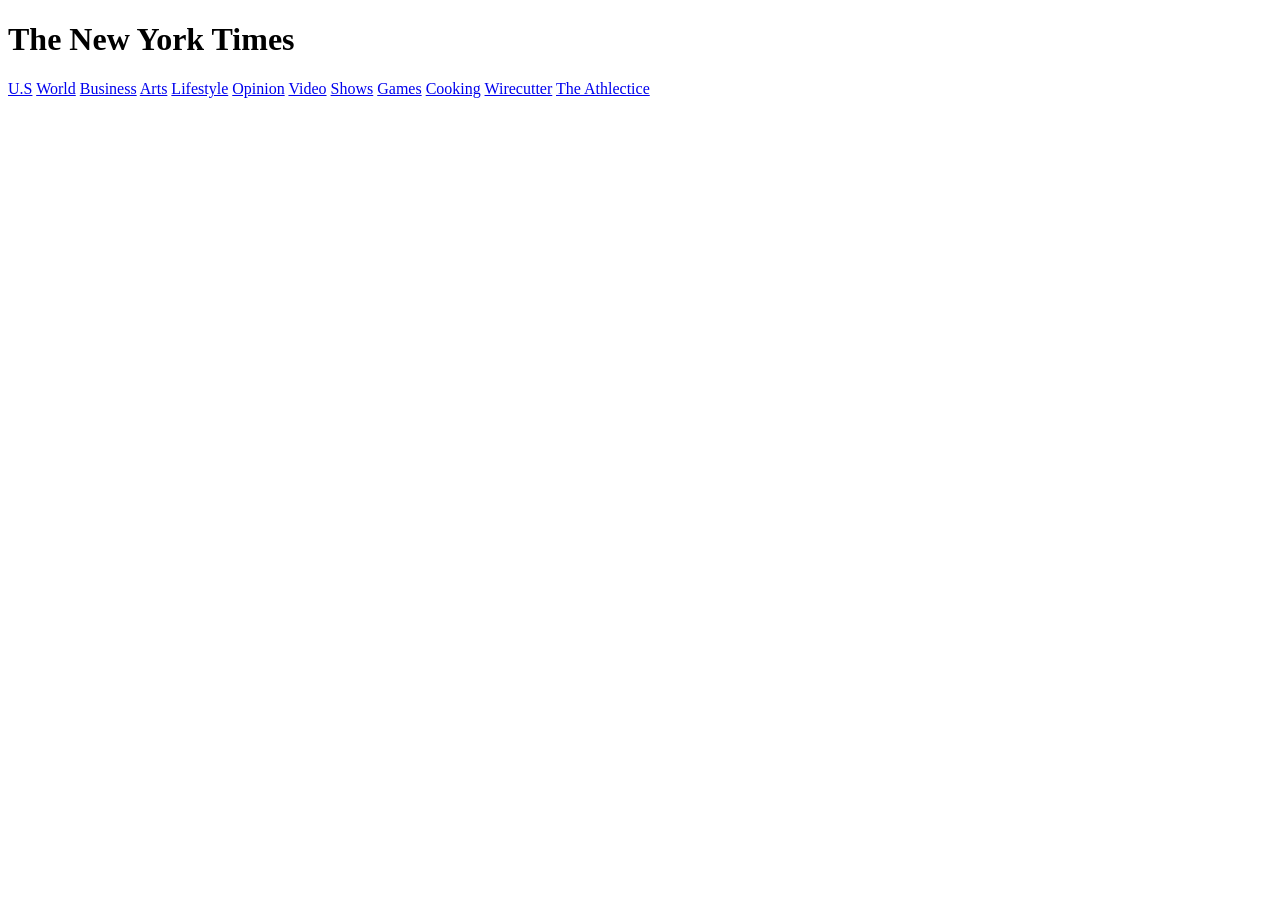
==== index.html @ c37ad350 "add title and header links" ====
<!DOCTYPE html>
<html lang="en">
<head>
    <meta charset="UTF-8">
    <meta name="viewport" content="width=device-width, initial-scale=1.0">
    <title>New York Times Replica</title>
</head>
<body>
    <div>
        <h1>The New York Times </h1>
        <a href="#">U.S</a>
        <a href="#">World</a>
        <a href="#">Business</a>
        <a href="#">Arts</a>
        <a href="#">Lifestyle</a>
        <a href="#">Opinion</a>
        <a href="#">Video</a>
        <a href="#">Shows</a>
        <a href="#">Games</a>
        <a href="#">Cooking</a>
        <a href="#">Wirecutter</a>
        <a href="#">The Athlectice</a>
    </div>
    <div>
        <div></div>
    </div>
</body>
</html>
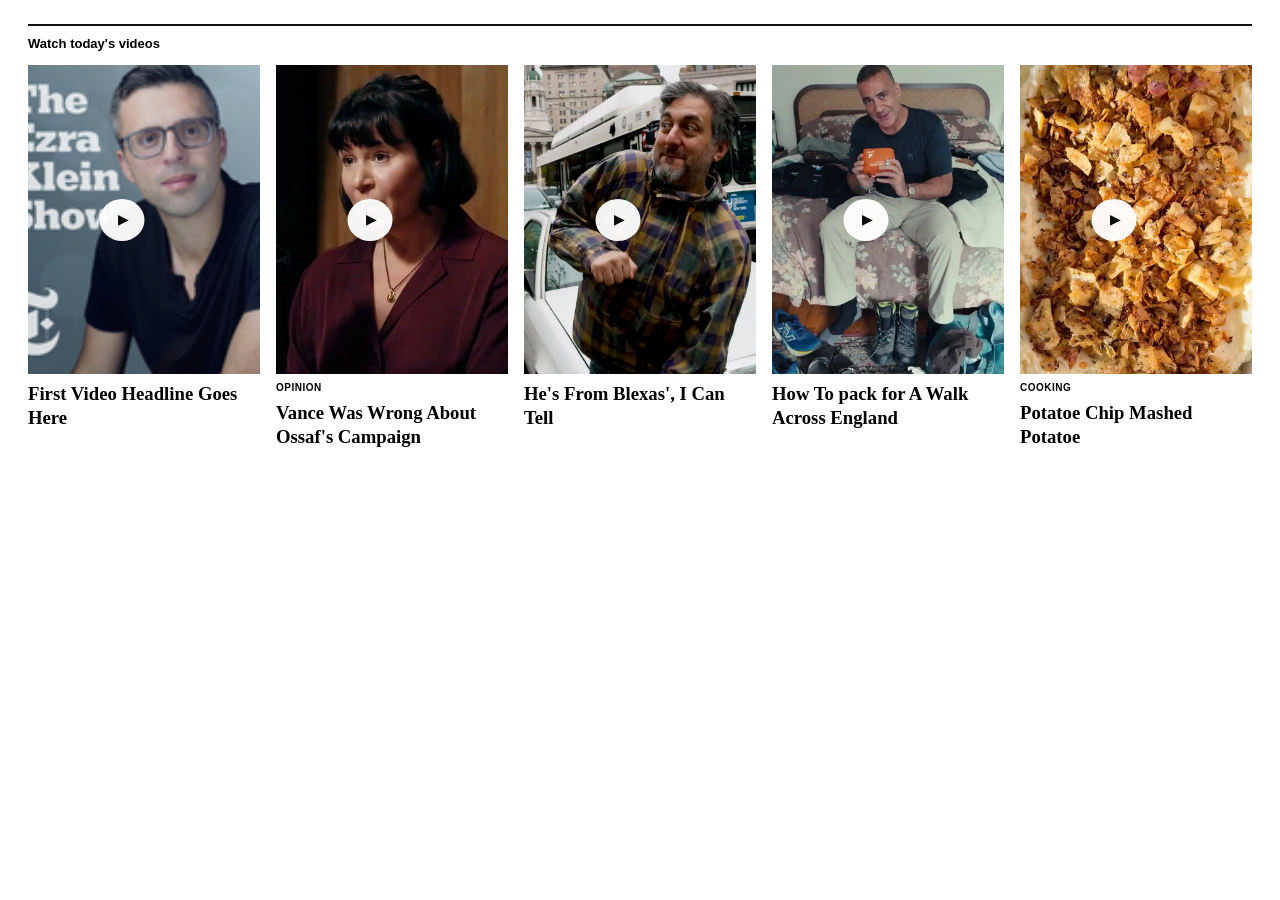
==== commit fe1301cd: "Add watch today's videos section and assets." ====
--- a/index.html
+++ b/index.html
@@ -3,26 +3,82 @@
 <head>
     <meta charset="UTF-8">
     <meta name="viewport" content="width=device-width, initial-scale=1.0">
-    <title>New York Times Replica</title>
+    <title>The New Yorktimes International Breaking News</title>
+    <link rel="stylesheet" href="style.css">
 </head>
 <body>
-    <div>
-        <h1>The New York Times </h1>
-        <a href="#">U.S</a>
-        <a href="#">World</a>
-        <a href="#">Business</a>
-        <a href="#">Arts</a>
-        <a href="#">Lifestyle</a>
-        <a href="#">Opinion</a>
-        <a href="#">Video</a>
-        <a href="#">Shows</a>
-        <a href="#">Games</a>
-        <a href="#">Cooking</a>
-        <a href="#">Wirecutter</a>
-        <a href="#">The Athlectice</a>
-    </div>
-    <div>
-        <div></div>
-    </div>
+    <main>
+    <section class="video-band">
+        <h2 class="band-title">
+            Watch today's videos
+        </h2>
+        <div class="video-grid">
+            <article class="video-card">
+                <div class="video-thumb">
+                    <img src="Assets/imgi_20_ezra-klein-album-art-thumbLarge-v3.png" alt="content of video 1">
+                    <span class="play-btn" aria-hidden="true">
+                        &#9654;
+                    </span>
+                </div>
+                <h3 class="video-headlines">
+                    First Video Headline Goes Here
+                </h3>
+            </article>
+
+            <article class="video-card">
+                <div class="video-thumb">
+                    <img src="Assets/imgi_68_EKS_GOLBERG_CLIP-1_SOCIAL-verticalTwoByThree735.jpg" alt="Vance Was Wrong About Ossaf's Campaign">
+                    <span class="play-btn" aria-hidden="true">
+                        &#9654;
+                    </span>
+                </div>
+                <span class="video-kicker">OPINION</span>
+                <h3 class="video-headlines">
+                    Vance Was Wrong About Ossaf's Campaign
+                </h3>
+            </article>
+
+            <article class="video-card">
+                <div class="video-thumb">
+                    <img src="Assets/imgi_69_SOTW_Talafreako_HP-THUMB-verticalTwoByThree735.png" alt="He's From Blexas', I Can Tell">
+                    <span class="play-btn" aria-hidden="true">
+                        &#9654;
+                    </span>
+                </div>
+                <h3 class="video-headlines">
+                    He's From Blexas', I Can Tell
+                </h3>
+            </article>
+
+            <article class="video-card">
+                <div class="video-thumb">
+                    <img src="Assets/imgi_70_03tmag-packing-still-verticalTwoByThree735.jpg" alt="How To pack for A Walk Across England">
+                    <span class="play-btn" aria-hidden="true">
+                        &#9654;
+                    </span>
+                </div>
+                <h3 class="video-headlines">
+                    How To pack for A Walk Across England
+                </h3>
+            </article>
+
+            <article class="video-card">
+                <div class="video-thumb">
+                    <img src="Assets/imgi_71_20260805_DP_Cheesy-Mashed-Potatoes-With-Garlic-Potato-Chips_DP_Thumb-verticalTwoByThree735.png" alt="Potatoe Chip Mashed Potatoe">
+                    <span class="play-btn" aria-hidden="true">
+                        &#9654;
+                    </span>
+                </div>
+                <span class="video-kicker">COOKING</span>
+                <h3 class="video-headlines">
+                    Potatoe Chip Mashed Potatoe
+                </h3>
+            </article>
+
+        </div>
+
+    </section>
+    </main>
 </body>
+  
 </html>
--- a/style.css
+++ b/style.css
@@ -0,0 +1,85 @@
+.newspaper-container {
+    width: 800px;
+    max-width: 100%;
+    margin: 0 auto;
+    padding: 20px;
+}
+.newspaper-title {
+    border-top: 3px solid #111;
+    border-bottom: 1px solid #111;
+}
+
+.video-band {
+    border-top: 2px solid #121212;
+    border-bottom: 1px #dfdfdf;
+    padding-top: 10px;
+    margin-top: 24px;
+    padding-bottom: 24px;
+}
+
+.band-title {
+    font-family: Arial, Helvetica, sans-serif;
+    font-size: 13px;
+    font-weight: 700;
+    color: black;
+    margin: 0 0 14px 0;
+}
+
+.video-grid {
+    display: grid;
+    grid-template-columns: repeat(5, minmax(0 , 1fr) );
+    gap: 16px;
+}
+
+main {
+    max-width:1250px;
+    margin: 0 auto;
+    padding: 0 20px;
+}
+
+.video-thumb {
+    position:relative;
+    aspect-ratio: 3/4;
+    object-fit: cover;
+    display: block;
+}
+
+.video-thumb img {
+    width: 100%;
+    height: 100%;
+    object-fit: cover;
+    display: block;
+}
+
+.play-btn {
+    position: absolute;
+    top:50%;
+    right: 40%;
+    transform: translate( -50% ,-50%);
+    width: 42px;
+    height: 42px;
+    background-color: rgb(255, 255, 255, 0.95);
+    color: #0a0a0a;
+    border-radius: 50%;
+    display: flex;
+    align-items: center;
+    justify-content: center;
+    font-size: 14px;
+    padding-left: 3px;
+}
+
+.video-headlines {
+    font-family: Georgia, 'Times New Roman', Times, serif;
+    font-weight: 700;
+    line-height: 1.25;
+    margin-top: 8px;
+}
+.video-kicker {
+    font-family:Arial, Helvetica, sans-serif;
+    font-weight:700;
+    font-size: 10px;
+    letter-spacing: 0.05em;
+    display: block;
+    margin-top: 8px;
+
+}
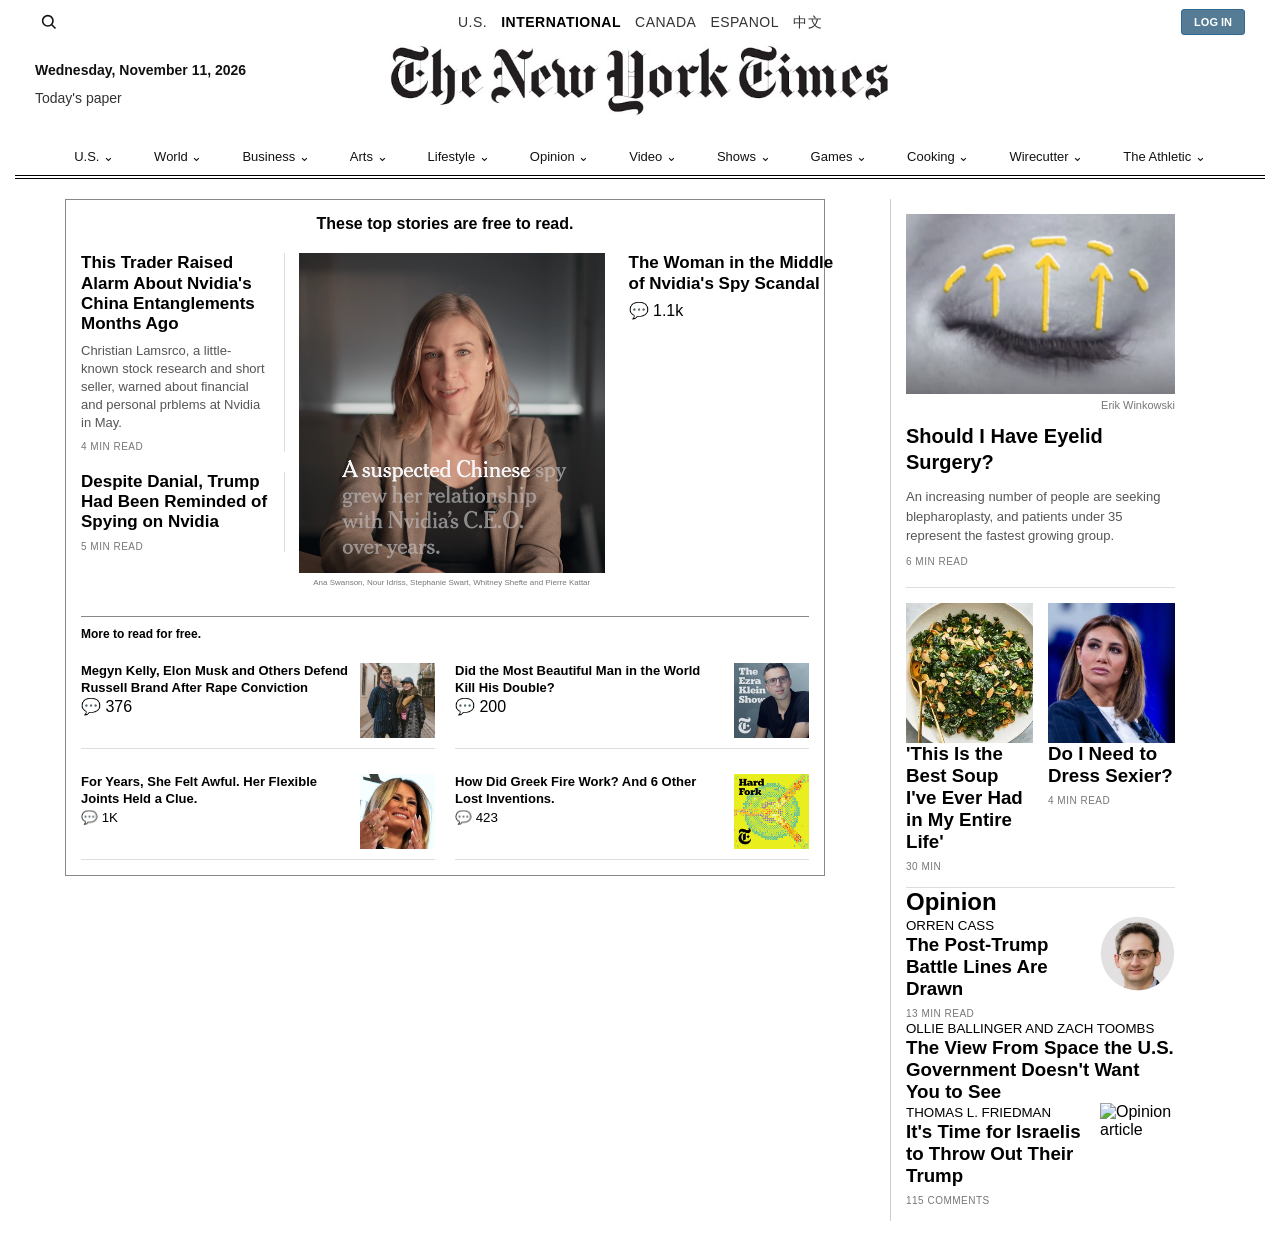
==== commit 87dacbe4: "building the header and part of the body of the new york times replica" ====
--- a/index.html
+++ b/index.html
@@ -3,82 +3,246 @@
 <head>
     <meta charset="UTF-8">
     <meta name="viewport" content="width=device-width, initial-scale=1.0">
-    <title>The New Yorktimes International Breaking News</title>
-    <link rel="stylesheet" href="style.css">
+    <title>New York Times Replica</title>
+    <Link rel="stylesheet" href="style.css">
 </head>
 <body>
-    <main>
-    <section class="video-band">
-        <h2 class="band-title">
-            Watch today's videos
-        </h2>
-        <div class="video-grid">
-            <article class="video-card">
-                <div class="video-thumb">
-                    <img src="Assets/imgi_20_ezra-klein-album-art-thumbLarge-v3.png" alt="content of video 1">
-                    <span class="play-btn" aria-hidden="true">
-                        &#9654;
-                    </span>
-                </div>
-                <h3 class="video-headlines">
-                    First Video Headline Goes Here
-                </h3>
-            </article>
-
-            <article class="video-card">
-                <div class="video-thumb">
-                    <img src="Assets/imgi_68_EKS_GOLBERG_CLIP-1_SOCIAL-verticalTwoByThree735.jpg" alt="Vance Was Wrong About Ossaf's Campaign">
-                    <span class="play-btn" aria-hidden="true">
-                        &#9654;
-                    </span>
-                </div>
-                <span class="video-kicker">OPINION</span>
-                <h3 class="video-headlines">
-                    Vance Was Wrong About Ossaf's Campaign
-                </h3>
-            </article>
-
-            <article class="video-card">
-                <div class="video-thumb">
-                    <img src="Assets/imgi_69_SOTW_Talafreako_HP-THUMB-verticalTwoByThree735.png" alt="He's From Blexas', I Can Tell">
-                    <span class="play-btn" aria-hidden="true">
-                        &#9654;
-                    </span>
-                </div>
-                <h3 class="video-headlines">
-                    He's From Blexas', I Can Tell
-                </h3>
-            </article>
-
-            <article class="video-card">
-                <div class="video-thumb">
-                    <img src="Assets/imgi_70_03tmag-packing-still-verticalTwoByThree735.jpg" alt="How To pack for A Walk Across England">
-                    <span class="play-btn" aria-hidden="true">
-                        &#9654;
-                    </span>
-                </div>
-                <h3 class="video-headlines">
-                    How To pack for A Walk Across England
-                </h3>
-            </article>
-
-            <article class="video-card">
-                <div class="video-thumb">
-                    <img src="Assets/imgi_71_20260805_DP_Cheesy-Mashed-Potatoes-With-Garlic-Potato-Chips_DP_Thumb-verticalTwoByThree735.png" alt="Potatoe Chip Mashed Potatoe">
-                    <span class="play-btn" aria-hidden="true">
-                        &#9654;
-                    </span>
-                </div>
-                <span class="video-kicker">COOKING</span>
-                <h3 class="video-headlines">
-                    Potatoe Chip Mashed Potatoe
-                </h3>
-            </article>
-
-        </div>
+    <header class="nyt-header">
+        <div class="header-top">
+            <button class="search-btn" aria-label="search">
+                <svg width="16" height="16" viewBox="0 0 16 16" fill="none" stroke="#121212" stroke-width="1.6">
+                    <circle cx="6.8" cy="6.8" r="5.2"/>
+                    <line x1="10.8" y1="10.8" x2="14.5" y2="14.5" stroke="round" />
+                </svg>
+            </button>
+        <ul class="language-list">
+                <li><a href="#" >U.S.</a></li>
+                <li><a href="#"class="active">INTERNATIONAL</a></li>
+                <li><a href="#">CANADA</a></li>
+                <li><a href="#">ESPANOL</a></li>
+                <li><a href="#">中文</a></li>
+        </ul>
+        <div class="header-actions">
+            <button class="login-btn">LOG IN</button>
+        </div>
+        </div>
+    
+    <!--TOP HEADER-->
+    <div class="header-main">
+        <div class="header-date">
+            <strong>Wednesday, November 11, 2026</strong>
+            <p>Today's paper</p>
+        </div>
+        <h1 class="masthead">
+             <img src="asset/images/Pasted image.png" alt="The New York Times" width="500px" class="masthead">
+        </h1>
+     </div>
+    </header>
+    <!--NAV-->
+    <nav class="main-nav">
+        <ul>
+      <li><a href="#">U.S. ⌄</a></li>
+      <li><a href="#">World ⌄</a></li>
+      <li><a href="#">Business ⌄</a></li>
+      <li><a href="#">Arts ⌄</a></li>
+      <li><a href="#">Lifestyle ⌄</a></li>
+      <li><a href="#">Opinion ⌄</a></li>
+      <li><a href="#">Video ⌄</a></li>
+      <li><a href="#">Shows ⌄</a></li>
+      <li><a href="#">Games ⌄</a></li>
+      <li><a href="#">Cooking ⌄</a></li>
+      <li><a href="#">Wirecutter ⌄</a></li>
+      <li><a href="#">The Athletic ⌄</a></li>
+        </ul>
+    </nav>
+
+<div>
+<div class="page-layout">
+   
+<section class="main-container">
+    <div class=" header">
+        <p>These top stories are <b>free</b> to read.</p>
+    </div>
+<div class="top-stories">
+
+    <div class="left-column">
+
+        <div class="left-stories"> 
+            <h2>This Trader Raised Alarm About Nvidia's China Entanglements Months Ago</h2>
+            <p>Christian Lamsrco, a little-known stock research and short seller, warned about financial and personal prblems at Nvidia in May.</p>
+            <span class="read-time">4 MIN READ</span>
+        </div>
+        <div class="left-stories">
+            <h3>Despite Danial, Trump Had Been Reminded of Spying on Nvidia</h3>
+            <span class="read-time">5 MIN READ</span>
+        </div>
+    </div>
+
+    <div class="main-video">
+        <video autoplay muted loop playsinline>
+        <source src="asset/Videos/The New York Times International - Breaking News, US News, World News, Videos2.mp4" alt="New York Times">
+        </video>
+        <p>Ana Swanson, Nour Idriss, Stephanie Swart, Whitney Shefte and Pierre Kattar</p>
+    </div>
+
+    <div class="right-stories">
+        <h4>The Woman in the Middle of Nvidia's Spy Scandal</h4>
+        <span>&#128172 1.1k</span>
+    </div>
+</div>
+    <div class="divider"></div>
+
+   <div class="more-stories">
+
+    <h5>More to read for free.</h5>
+
+    <div class="stories-grid">
+
+        <!-- STORY 1 -->
+        <div class="story-card">
+            <div class="story-text">
+                <h6>Megyn Kelly, Elon Musk and Others Defend Russell Brand After Rape Conviction</h6>
+                <span>&#128172 376</span>
+            </div>
+            <img src="asset/images/img5.avif" alt="Article image">
+        </div>
+
+        <!-- STORY 2 -->
+        <div class="story-card">
+            <div class="story-text">
+                <h3>Did the Most Beautiful Man in the World Kill His Double?</h3>
+                <span>&#128172 200</span>
+            </div>
+            <img src="asset/images/imgi_20_ezra-klein-album-art-thumbLarge-v3.png" alt="Article image">
+        </div>
+
+        <!-- STORY 3 -->
+        <div class="story-card">
+            <div class="story-text">
+                <h3>For Years, She Felt Awful. Her Flexible Joints Held a Clue.</h3>
+                <small>&#128172 1K</small>
+            </div>
+            <img src="asset/images/imgi_48_dc-melania-dei-2-whql-smallSquare252.jpg" alt="Article image">
+        </div>
+
+        <!-- STORY 4 -->
+        <div class="story-card">
+            <div class="story-text">
+                <h3>How Did Greek Fire Work? And 6 Other Lost Inventions.</h3>
+                <small>&#128172 423</small>
+            </div>
+            <img src="asset/images/imgi_114_hard-fork-album-art-mediumSquare149-v2.png" alt="Article image">
+        </div>
+
+    </div>
+
+</div>
+
+</section>
+
+<aside class="sidebar">
+
+    <!-- FEATURED ARTICLE -->
+    <section class="sidebar-featured">
+
+        <img src="asset/images/Pasted image (2).png" alt="Eyelid surgery">
+
+        <small class="image-caption">Erik Winkowski</small>
+
+        <h2>Should I Have Eyelid Surgery?</h2>
+
+        <p>An increasing number of people are seeking
+            blepharoplasty, and patients under 35 represent
+            the fastest growing group.
+        </p>
+
+        <span class="read-time">6 MIN READ</span>
 
     </section>
-    </main>
+
+
+    <!-- TWO SMALL ARTICLES -->
+    <section class="sidebar-small-stories">
+
+        <!-- FIRST SMALL ARTICLE -->
+        <article class="sidebar-story">
+
+            <img src="asset/images/25FD-JM-lemongarlickalesalad-bgzj-smallSquare252.avif" alt="Bowl of soup">
+
+            <h3>'This Is the Best Soup I've Ever Had in My Entire Life'</h3>
+
+            <span class="read-time">30 MIN</span>
+
+        </article>
+
+
+        <!-- SECOND SMALL ARTICLE -->
+        <article class="sidebar-story">
+
+            <img src="asset/images/imgi_61_10dc-habba-jvqt-threeByTwoSmallAt2X.jpg" alt="People walking">
+
+            <h3>Do I Need to Dress Sexier?</h3>
+
+            <span class="read-time">4 MIN READ</span>
+
+        </article>
+
+    </section>
+
+
+    <!-- OPINION SECTION -->
+    <section class="sidebar-opinion">
+
+        <h2>Opinion</h2>
+
+        <!-- OPINION ARTICLE 1 -->
+        <article class="opinion-story">
+            <img src="asset/images/imgi_130_oren-cass-thumbLarge.png" alt="opinion">
+
+            <small>ORREN CASS</small>
+
+            <h3>The Post-Trump Battle Lines Are Drawn</h3>
+
+            <span class="read-time">13 MIN READ</span>
+
+        </article>
+
+
+        <!-- OPINION ARTICLE 2 -->
+        <article class="opinion-story">
+
+            <small>OLLIE BALLINGER AND ZACH TOOMBS</small>
+
+            <h3>
+                The View From Space the U.S. Government
+                Doesn't Want You to See
+            </h3>
+
+            <img src="asset/images/opinion.jpg" alt="Opinion article">
+
+        </article>
+
+
+        <!-- OPINION ARTICLE 3 -->
+        <article class="opinion-story">
+
+            <small>THOMAS L. FRIEDMAN</small>
+
+            <h3>It's Time for Israelis to Throw Out Their Trump</h3>
+
+            <span class="read-time">115 COMMENTS</span>
+
+        </article>
+
+    </section>
+
+</aside>
+
+</div>
+
+
+    
+    
+
 </body>
-  
 </html>
--- a/style.css
+++ b/style.css
@@ -1,85 +1,351 @@
-.newspaper-container {
-    width: 800px;
-    max-width: 100%;
+* {
+    margin: 0;
+    padding: 0;
+    box-sizing: border-box;
+}
+body{
+    font-family: Arial, sans-serif;
+    background: white;
+    color: black;
+}
+/* HEADER */
+.header-top{
+    display: grid;
+    grid-template-columns: 1fr auto 1fr;
+    max-width: 1250px;
+    align-items: center;
     margin: 0 auto;
-    padding: 20px;
-}
-.newspaper-title {
-    border-top: 3px solid #111;
-    border-bottom: 1px solid #111;
-}
-
-.video-band {
-    border-top: 2px solid #121212;
-    border-bottom: 1px #dfdfdf;
-    padding-top: 10px;
-    margin-top: 24px;
-    padding-bottom: 24px;
-}
-
-.band-title {
+    padding: 8px 20px 0;
+}
+.search-btn{
+    justify-self: start;
+    background: transparent;
+    border: none;
+    padding: 6px;
+    cursor: pointer;
+    display: inline-flex;
+    align-items: center;
+    justify-content: center;
+    border-radius: 3px;
+    transition: background color 0.2s ease;
+}
+.language-list{
+    display: flex;
+    align-items: center;
+    gap: 14px;
+    list-style: none;
+    margin: 0;
+    padding: 0;
+}
+.language-list a{
+    text-decoration: none;
+    color: #333333;
+    font-family: Arial, Helvetica, sans-serif;
+    font-size: 14px;
+    letter-spacing: 0.5px;
+    white-space: nowrap;
+}
+.language-list a.active{
+    font-weight: bold;
+    color: #000000;
+}
+.language-list a:hover{
+    text-decoration: underline;
+}
+/*HEADER MAIN*/
+.header-main{
+    display: grid;
+    grid-template-columns: 1fr auto 1fr;
+    align-items: center;
+    gap: 16px;
+    margin: 0 auto;
+    padding: 8px 20px 12px;
+    max-width: 1250px;
+}
+/*DATE AND TODAY'S PAPER*/
+.header-date{
+    justify-self: start;
+    text-align: left;
+    font-family: Arial, Helvetica, sans-serif;
+    font-size: 14px;
+    line-height: 1.4;
+    color: #121212;
+}
+.header-date p{
+    margin: 8px 0 0;
+    color: #333;
+}
+.masthead-row{
+    display: grid;
+    grid-template-columns: 1fr auto 1fr;
+    align-items: center;
+    padding: 10px 20px;
+}
+.header-logo{
+    justify-self: center;
+}
+/* LOGIN BTN*/
+.header-actions{
+    justify-self: end;
+}
+.login-btn{
+    background-color: #567b95;
+    color: #ffffff;
+    border: 1px solid #326891;
+    border-radius: 3px;
+    padding: 6px 12px;
+    font-size: 11px;
+    font-weight: bold;
+    cursor: pointer;
+}
+/*NAVIGATION BAR*/
+.main-nav{
+    margin: 0 auto;
+    border-bottom: 4px double #000;
+    padding: 10px 20px;
+    flex-direction: row;
+    flex-wrap: wrap;
+    max-width: 1250px;
+    
+}
+.main-nav ul{
+    display: flex;
+    justify-content: center;
+    align-items: center;
+    gap: 40px;
+    list-style: none;
+    margin: 0;
+    padding: 0;
+    
+}
+.main-nav a{
+    text-decoration: none;
+    color: #121212;
     font-family: Arial, Helvetica, sans-serif;
     font-size: 13px;
-    font-weight: 700;
-    color: black;
-    margin: 0 0 14px 0;
-}
-
-.video-grid {
-    display: grid;
-    grid-template-columns: repeat(5, minmax(0 , 1fr) );
-    gap: 16px;
-}
-
-main {
-    max-width:1250px;
-    margin: 0 auto;
-    padding: 0 20px;
-}
-
-.video-thumb {
-    position:relative;
-    aspect-ratio: 3/4;
-    object-fit: cover;
-    display: block;
-}
-
-.video-thumb img {
+    font-weight: 500;
+}
+.main-container{
+    max-width: 800px;
+    margin: 0;
+    width: 95%;
+    border: 1px solid #888;
+    padding: 15px;
+}
+.header{
+    text-align: center;
+    font-family: Arial, sans-serif;
+    font-size: 16px;
+    font-weight: bold;
+    margin-bottom: 20px;
+}
+.header span{
+    display: block;
+    width: 55px;
+    height: 2px;
+    background-color: #888;
+    margin: 10px auto 0;
+}
+.top-stories {
+    display: grid;
+    grid-template-columns: 28% 42% 30%;
+    gap: 14px;
+    padding-bottom: 14px;
+    align-items: start;
+}
+.left-column {
+    display: flex;
+    flex-direction: column;
+    gap: 20px;
+}
+.left-stories{
+    border-right: 1px solid #ddd;
+    padding-right: 15px;
+}
+.story {
+    margin-bottom: 25px;
+}
+
+.left-stories h2,
+.left-stories h3,
+.right-stories h4 {
+    font-size: 17px;
+    line-height: 1.2;
+    margin-bottom: 7px;
+}
+
+.left-stories p {
+    font-size: 13px;
+    line-height: 1.4;
+    color: #555;
+}
+
+.story small,
+.right-stories small,
+.small-story small {
+    display: block;
+    font-family: Arial, sans-serif;
+    font-size: 9px;
+    color: #888;
+    margin-top: 5px;
+}
+.main-video {
+    padding: 0 0 0 0;
+    text-align: center;
+}
+
+.main-video video {
     width: 100%;
-    height: 100%;
-    object-fit: cover;
-    display: block;
-}
-
-.play-btn {
-    position: absolute;
-    top:50%;
-    right: 40%;
-    transform: translate( -50% ,-50%);
-    width: 42px;
-    height: 42px;
-    background-color: rgb(255, 255, 255, 0.95);
-    color: #0a0a0a;
-    border-radius: 50%;
-    display: flex;
-    align-items: center;
-    justify-content: center;
+    height: 320px;
+    object-fit: cover;
+    display: block;
+}
+
+.main-video p {
+    font-size: 8px;
+    color: #777;
+    margin-top: 5px;
+}
+.right-stories {
+    padding-left: 10px;
+}
+
+.divider {
+    width: 100%;
+    height: 1px;
+    background-color: #888;
+    margin: 15px 0 10px;
+}
+
+.more-stories h5{
+    font-size: 12px;
+    margin-bottom: 12px;
+}
+
+
+.stories-grid {
+    display: grid;
+    grid-template-columns: 1fr 1fr;
+    column-gap: 20px;
+    row-gap: 15px;
+}
+.story-card {
+    display: flex;
+    justify-content: space-between;
+    align-items: flex-start;
+    gap: 10px;
+    padding: 10px 0;
+    border-bottom: 1px solid #ddd;
+}
+.story-card img {
+    width: 75px;
+    height: 75px;
+    object-fit: cover;
+}
+.story-card h3,
+.story-card h6 {
+    font-size: 13px;
+    line-height: 1.3;
+}
+.small-story {
+    display: flex;
+    justify-content: space-between;
+    align-items: flex-start;
+    gap: 12px;
+    padding: 12px 0;
+    border-bottom: 1px solid #ddd;
+}
+
+.story-text {
+    flex: 1;
+}
+.small-story h3 {
     font-size: 14px;
-    padding-left: 3px;
-}
-
-.video-headlines {
-    font-family: Georgia, 'Times New Roman', Times, serif;
-    font-weight: 700;
-    line-height: 1.25;
+    line-height: 1.2;
+}
+
+.small-story img {
+    width: 72px;
+    height: 72px;
+    object-fit: cover;
+}
+/* SIDEBAR */
+.sidebar {
+    width: 300px;
+    padding: 15px;
+    border-left: 1px solid #ccc;
+}
+/* SIDEBAR FEATURED ARTICLE */
+.sidebar-featured {
+    margin-bottom: 20px;
+}
+
+.sidebar-featured img {
+    width: 100%;
+    height: 180px;
+    object-fit: cover;
+    display: block;
+}
+.sidebar-featured h2 {
+    font-size: 20px;
+    line-height: 1.3;
+    margin: 12px 0;
+    font-weight: bold;
+}
+/* PAGE LAYOUT */
+.page-layout {
+    display: grid;
+    grid-template-columns: 800px 300px;
+    gap: 25px;
+    max-width: 1150px;
+    margin: 20px auto;
+    align-items: start;
+}
+.image-caption {
+    display: block;
+    text-align: right;
+    font-size: 11px;
+    color: #777;
+    margin-top: 5px;
+}
+.sidebar-featured p {
+    font-size: 13px;
+    line-height: 1.5;
+    color: #555;
+    margin-bottom: 10px;
+}
+/* READING TIME */
+.read-time {
+    display: block;
+    font-size: 10px;
+    color: #777;
     margin-top: 8px;
-}
-.video-kicker {
-    font-family:Arial, Helvetica, sans-serif;
-    font-weight:700;
-    font-size: 10px;
-    letter-spacing: 0.05em;
-    display: block;
-    margin-top: 8px;
-
-}+    letter-spacing: 0.5px;
+}
+/* TWO SMALL SIDEBAR STORIES */
+.sidebar-small-stories {
+    display: grid;
+    grid-template-columns: 1fr 1fr;
+    gap: 15px;
+    padding: 15px 0;
+    border-top: 1px solid #ddd;
+    border-bottom: 1px solid #ddd;
+}
+/* SMALL SIDEBAR STORY IMAGES */
+.sidebar-story img {
+    width: 100%;
+    height: 140px;
+    object-fit: cover;
+    display: block;
+}
+/* OPINION STORY IMAGE */
+.opinion-story img {
+    width: 75px;
+    height: 75px;
+    object-fit: cover;
+    float: right;
+    margin-left: 10px;
+}
+
+
+
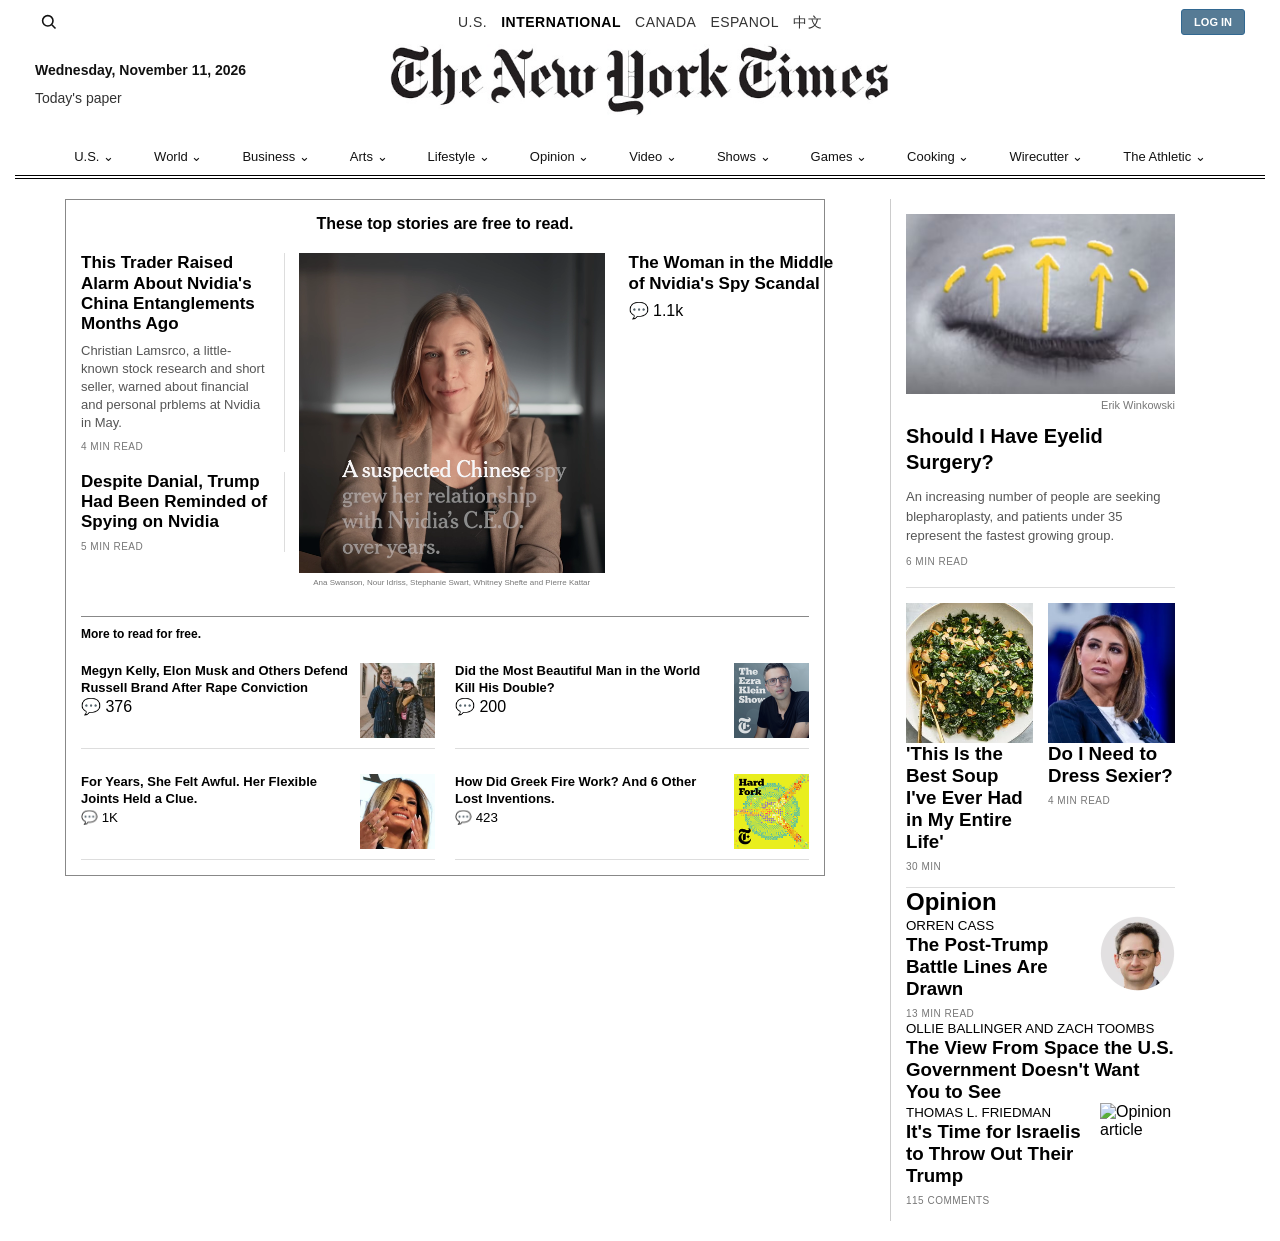
==== commit d08dd397: "correct syntax error and closing tags" ====
--- a/index.html
+++ b/index.html
@@ -4,7 +4,7 @@
     <meta charset="UTF-8">
     <meta name="viewport" content="width=device-width, initial-scale=1.0">
     <title>New York Times Replica</title>
-    <Link rel="stylesheet" href="style.css">
+    <link rel="stylesheet" href="style.css">
 </head>
 <body>
     <header class="nyt-header">
@@ -17,7 +17,7 @@
             </button>
         <ul class="language-list">
                 <li><a href="#" >U.S.</a></li>
-                <li><a href="#"class="active">INTERNATIONAL</a></li>
+                <li><a href="#" class="active">INTERNATIONAL</a></li>
                 <li><a href="#">CANADA</a></li>
                 <li><a href="#">ESPANOL</a></li>
                 <li><a href="#">中文</a></li>
@@ -239,6 +239,7 @@
 </aside>
 
 </div>
+</div>
 
 
     
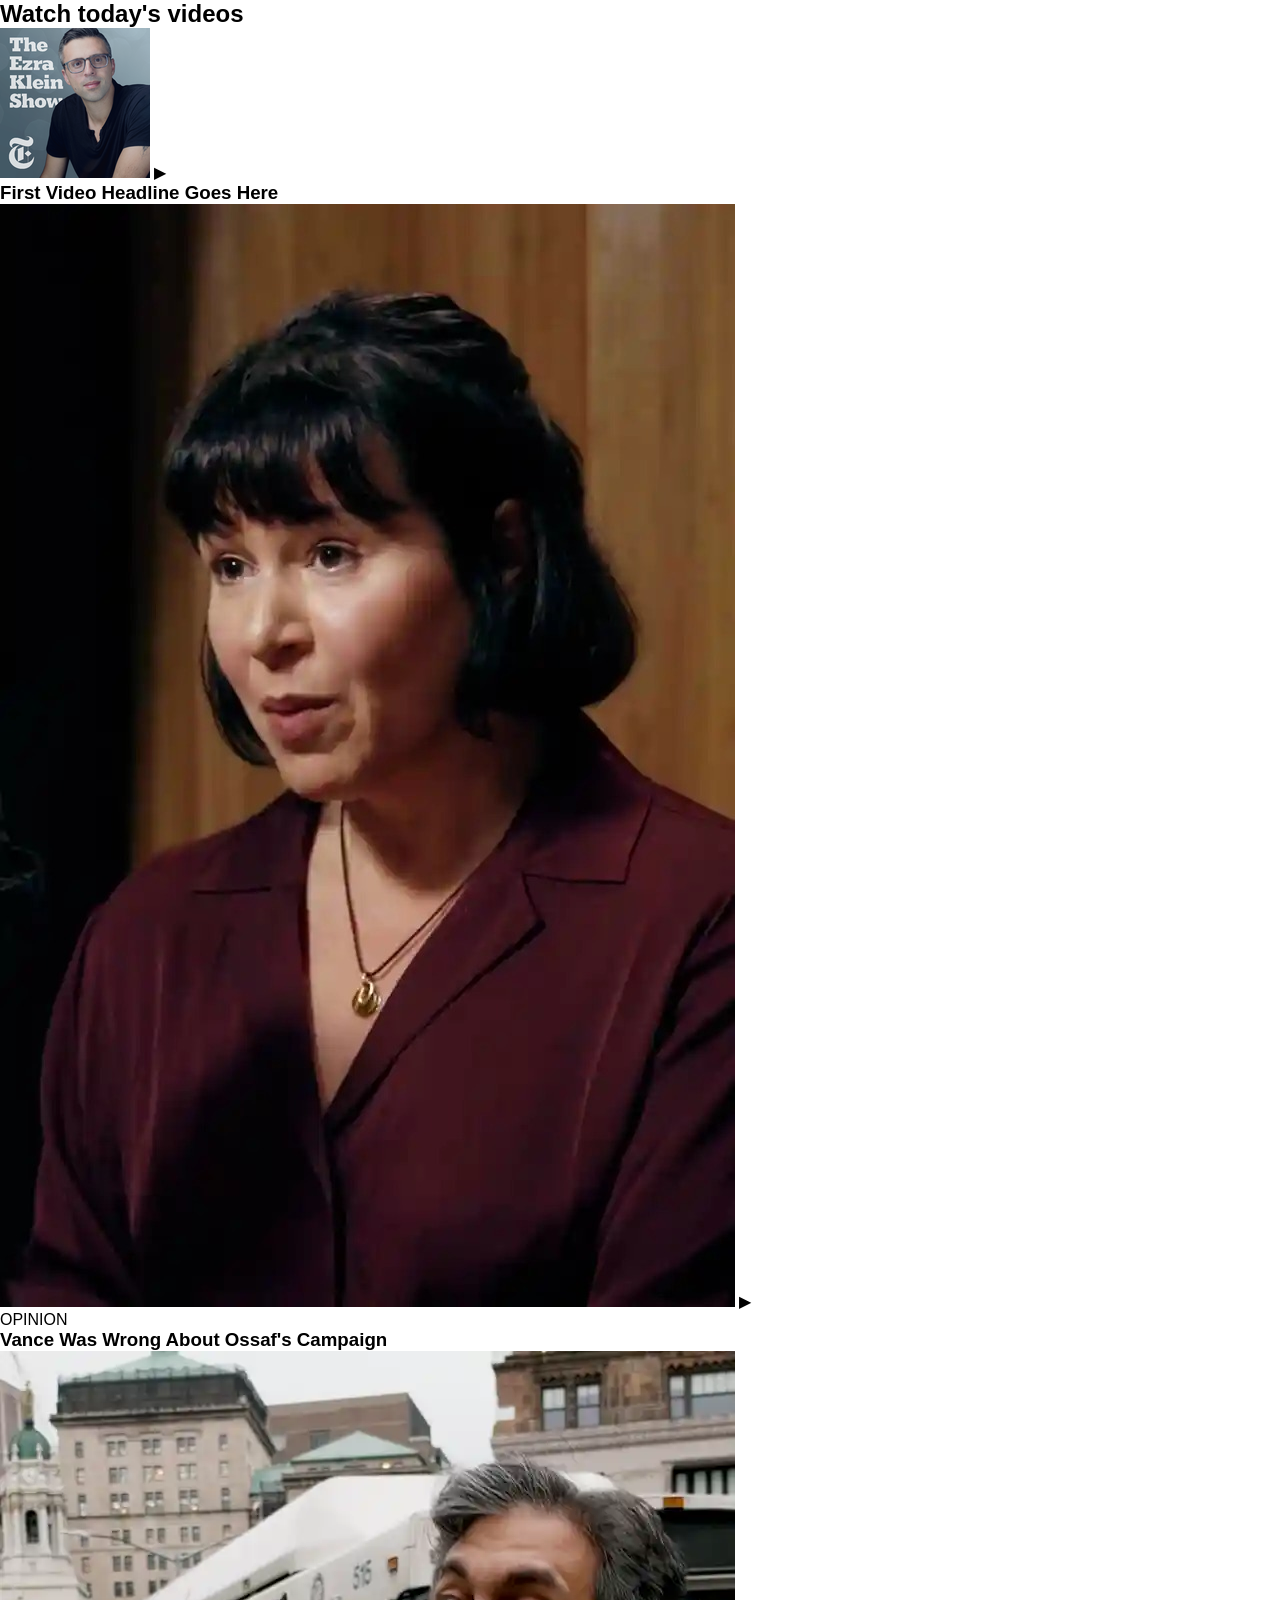
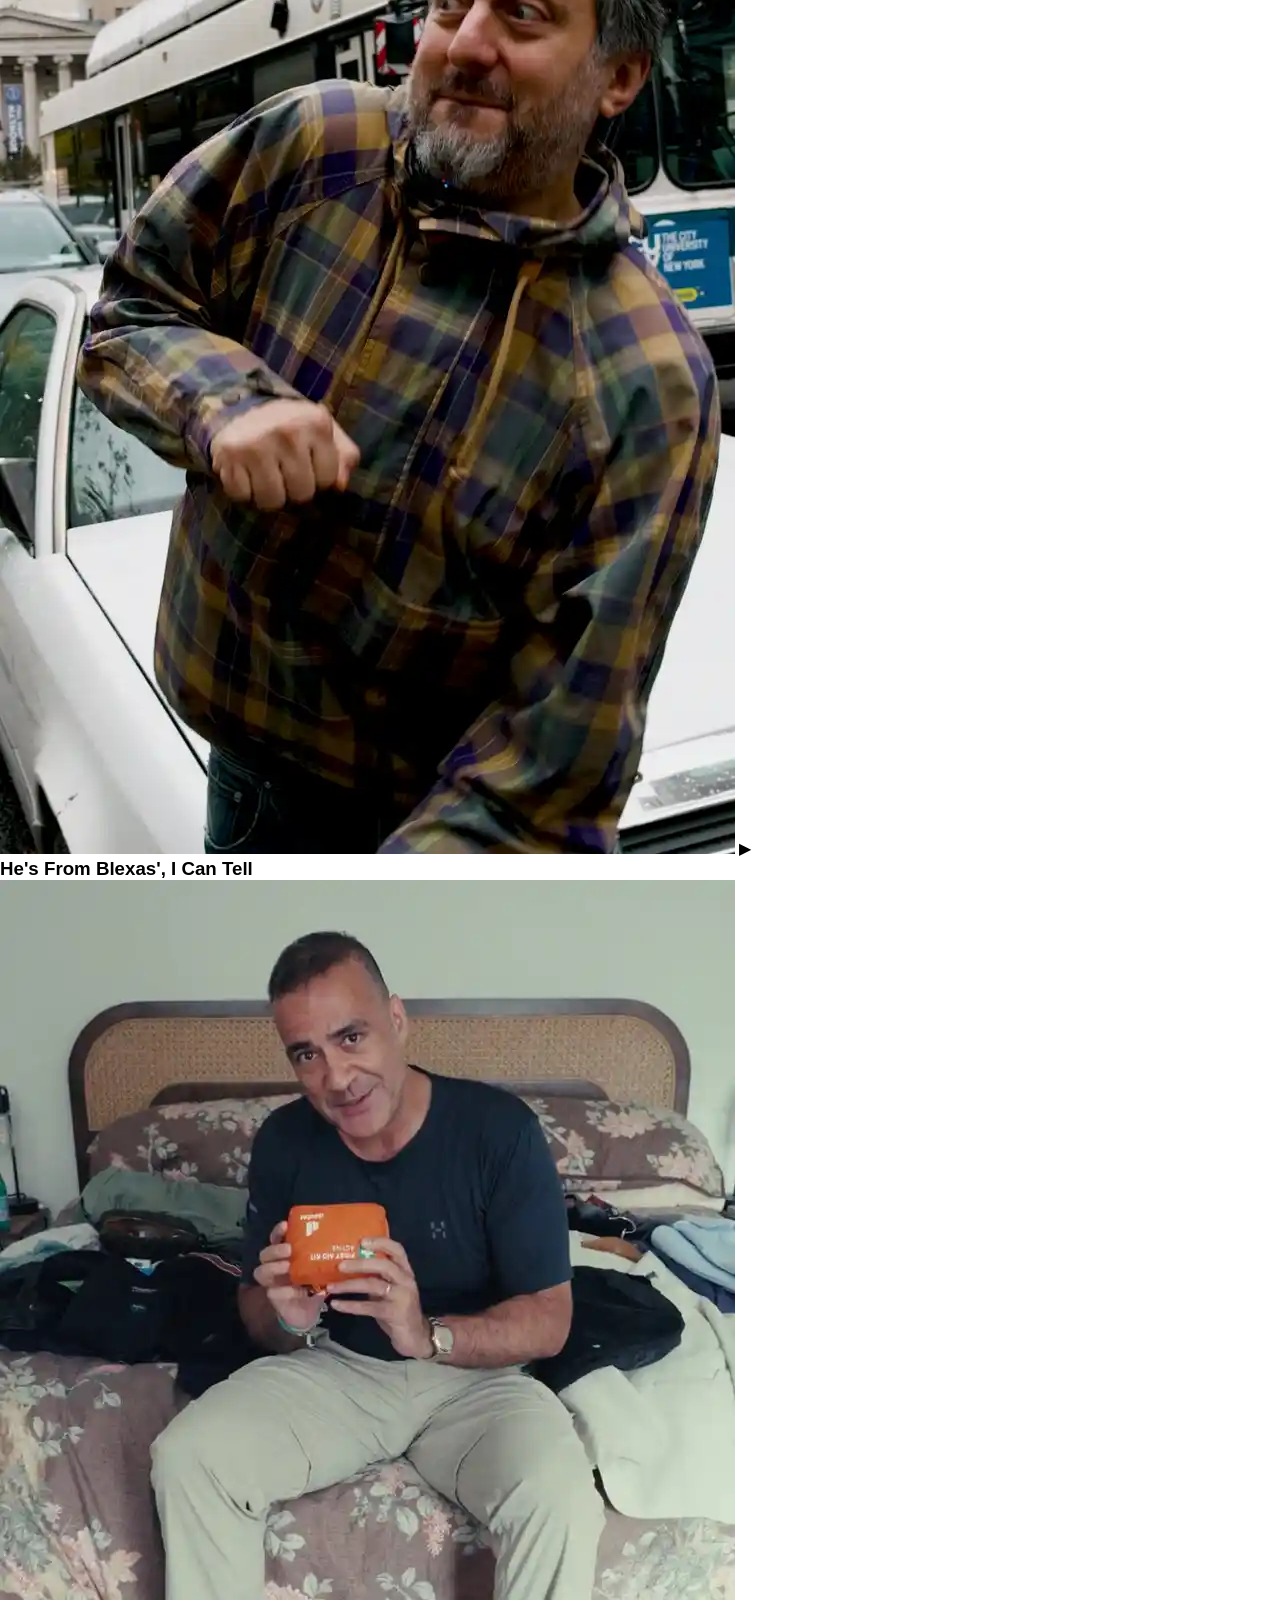
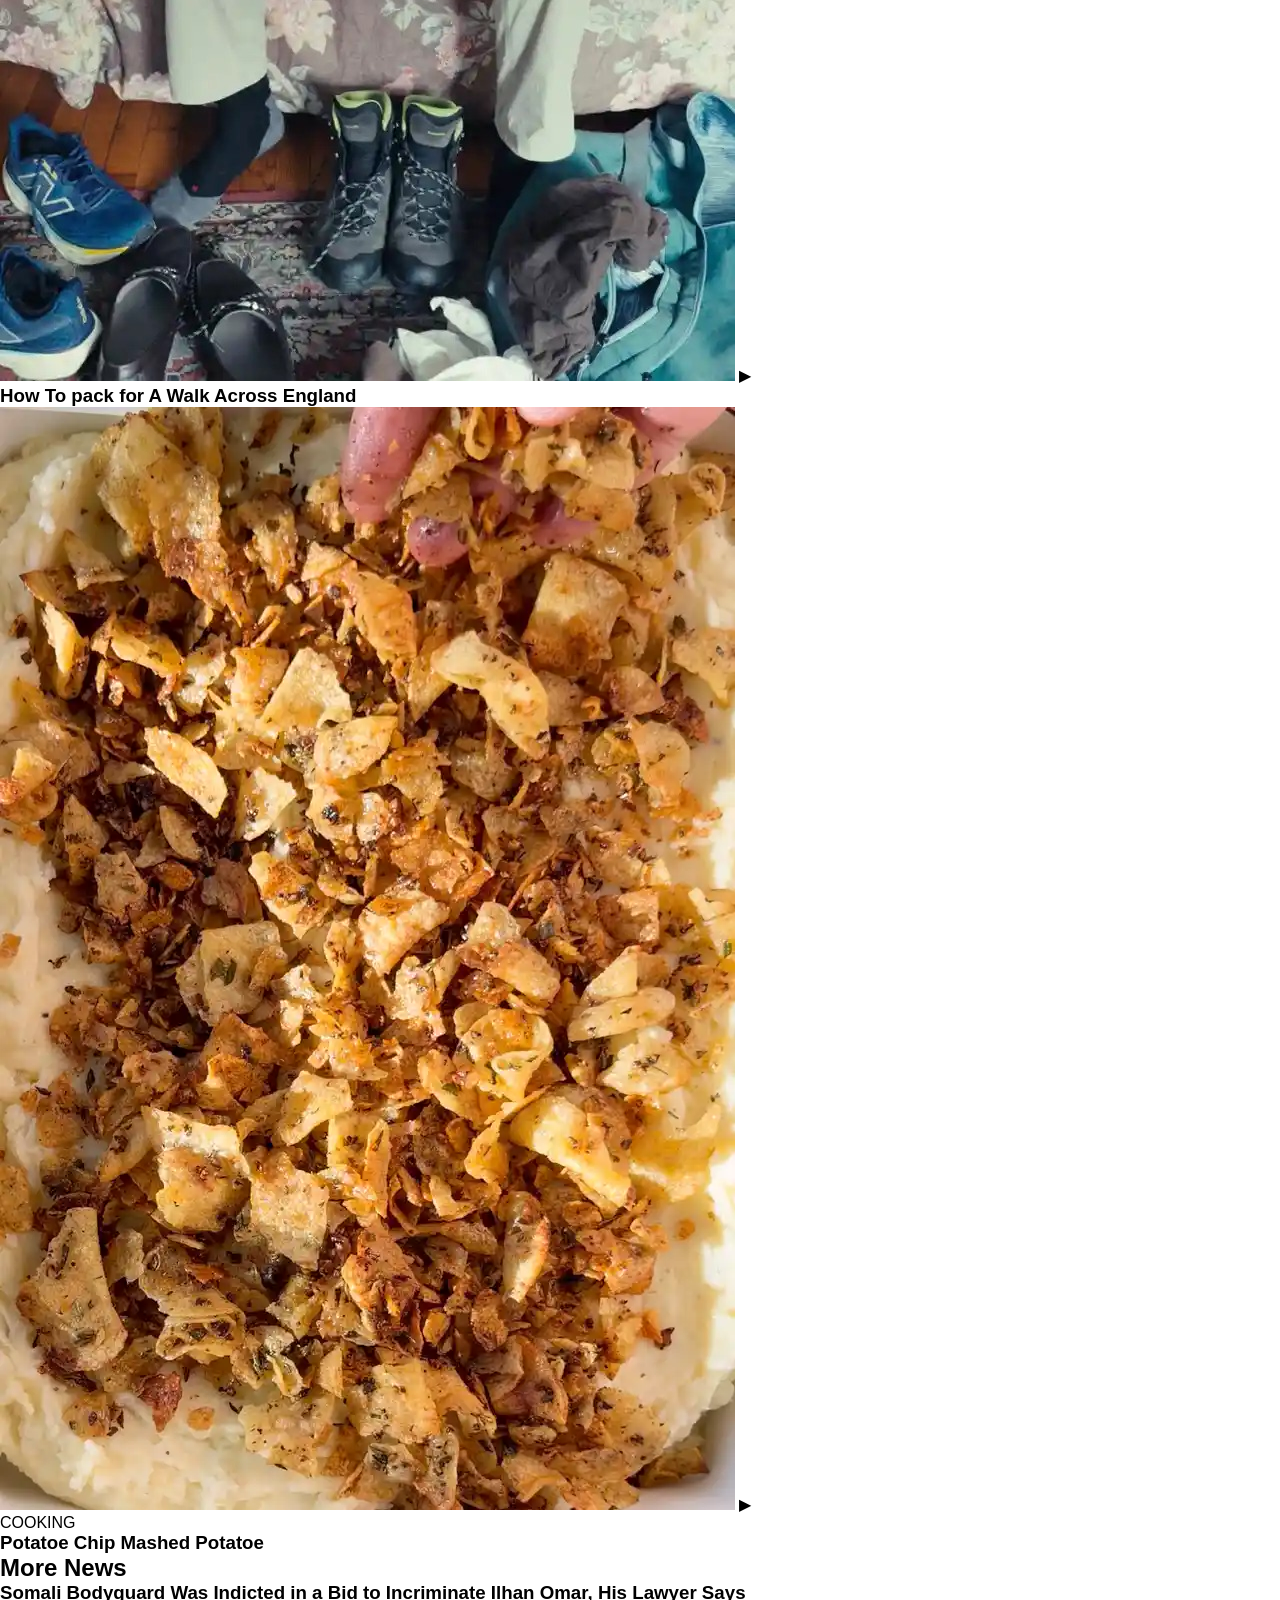
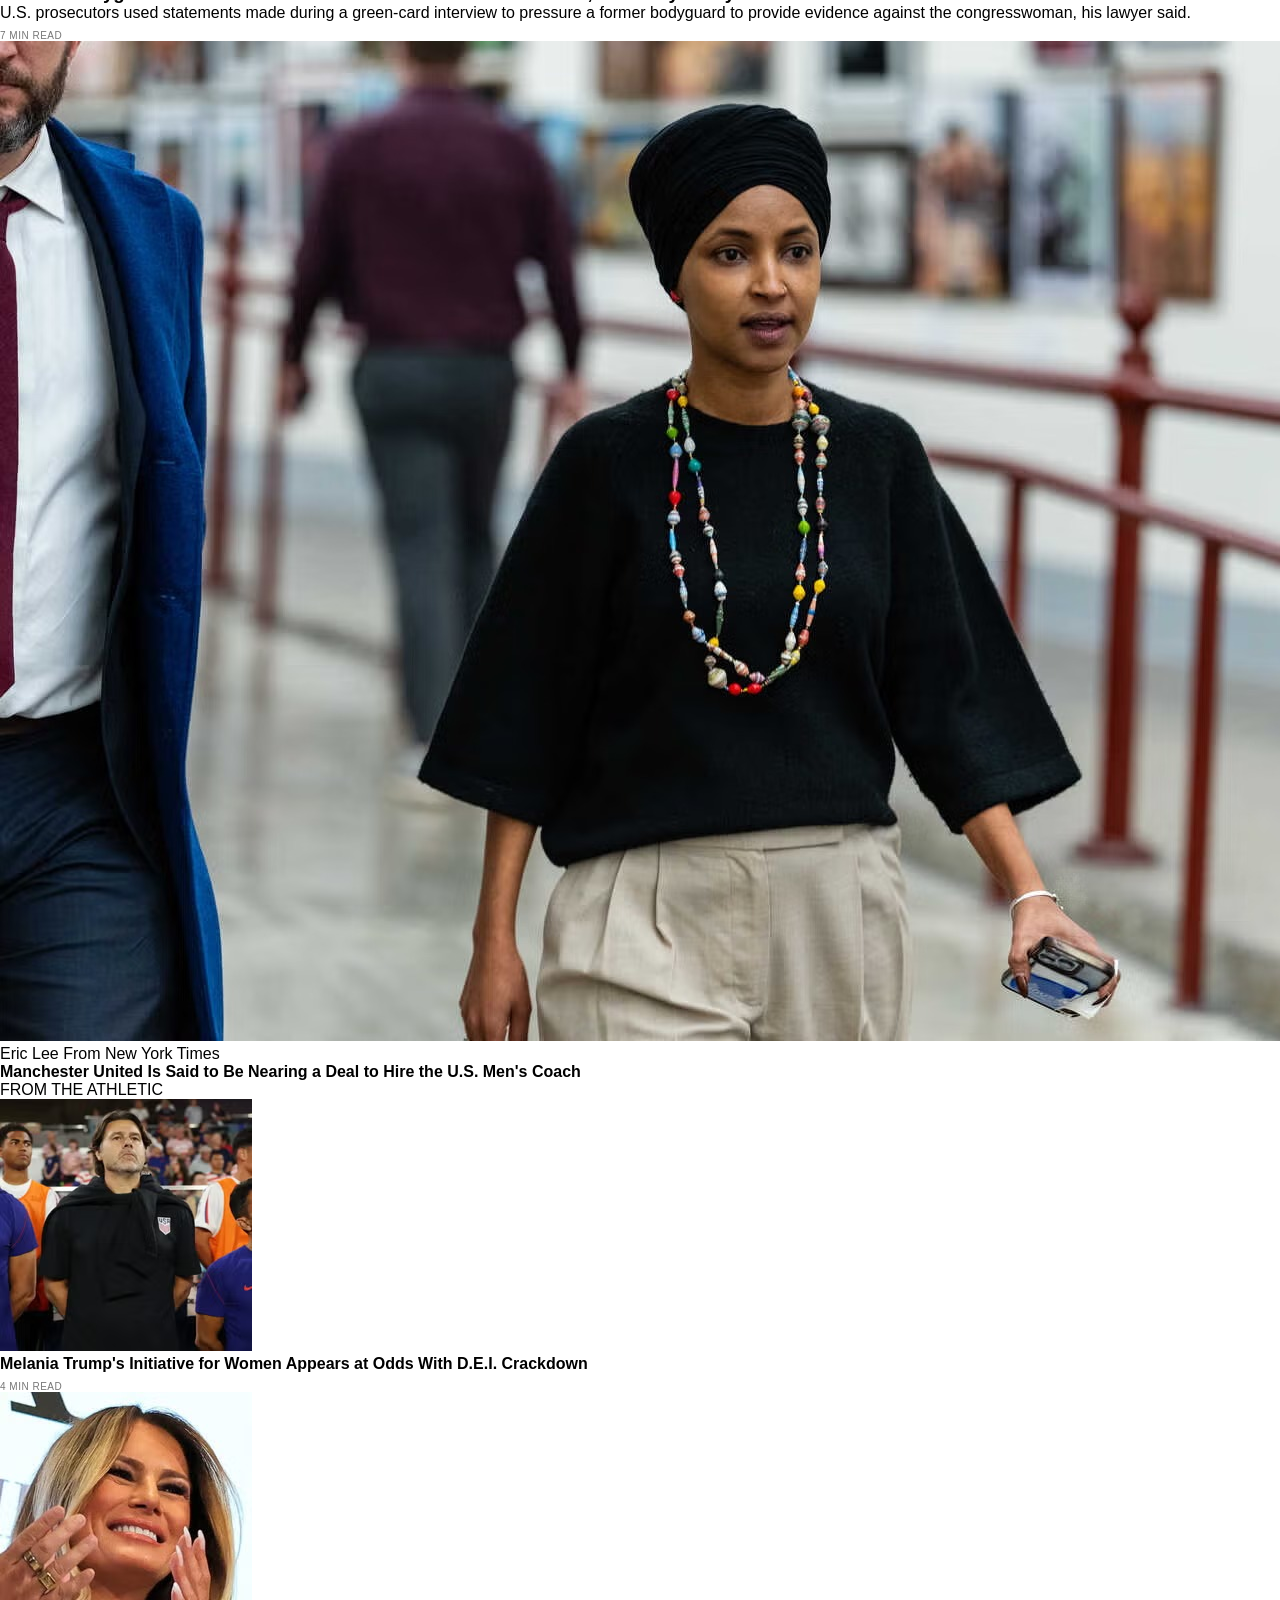
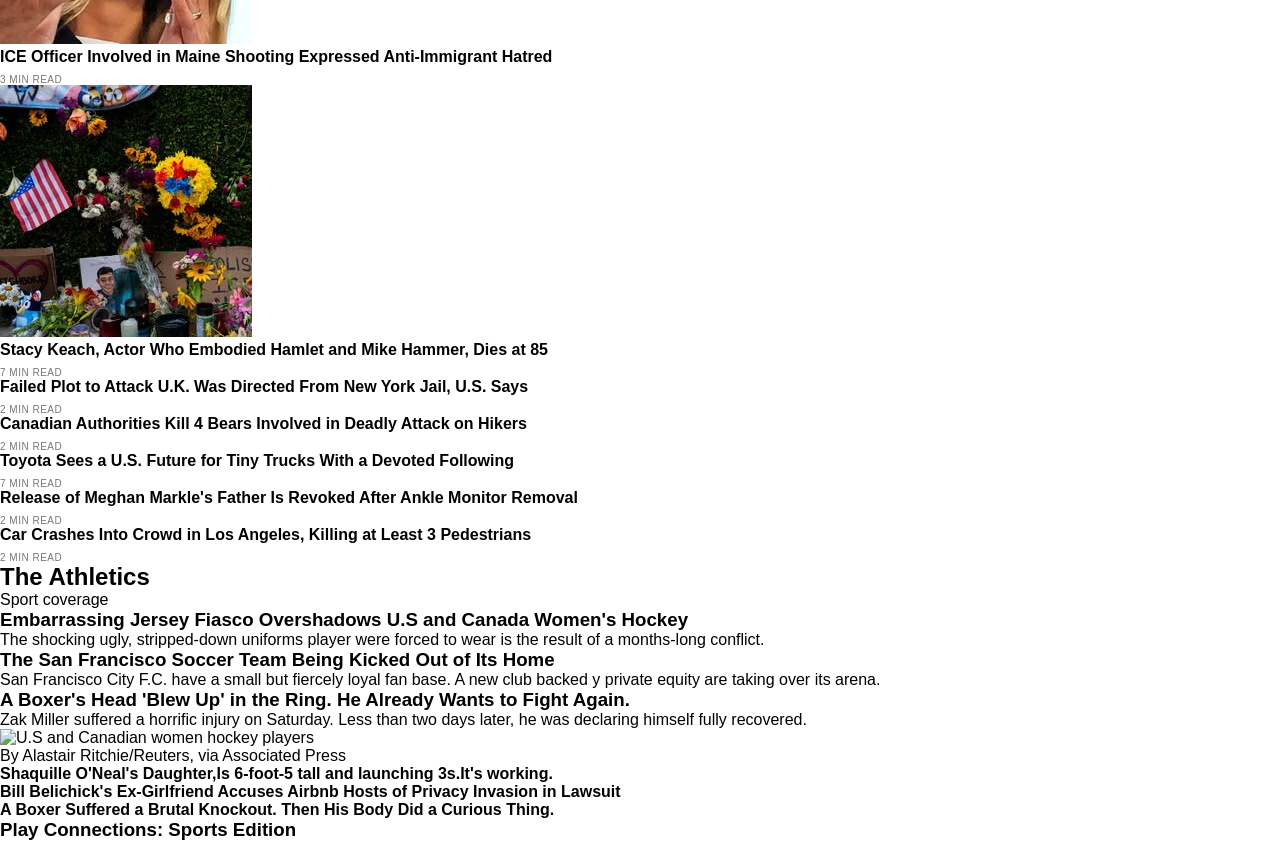
==== commit bf465435: "Add more-news and The Athletics section." ====
--- a/index.html
+++ b/index.html
@@ -3,247 +3,241 @@
 <head>
     <meta charset="UTF-8">
     <meta name="viewport" content="width=device-width, initial-scale=1.0">
-    <title>New York Times Replica</title>
+    <title>The New Yorktimes International Breaking News</title>
     <link rel="stylesheet" href="style.css">
 </head>
 <body>
-    <header class="nyt-header">
-        <div class="header-top">
-            <button class="search-btn" aria-label="search">
-                <svg width="16" height="16" viewBox="0 0 16 16" fill="none" stroke="#121212" stroke-width="1.6">
-                    <circle cx="6.8" cy="6.8" r="5.2"/>
-                    <line x1="10.8" y1="10.8" x2="14.5" y2="14.5" stroke="round" />
-                </svg>
-            </button>
-        <ul class="language-list">
-                <li><a href="#" >U.S.</a></li>
-                <li><a href="#" class="active">INTERNATIONAL</a></li>
-                <li><a href="#">CANADA</a></li>
-                <li><a href="#">ESPANOL</a></li>
-                <li><a href="#">中文</a></li>
-        </ul>
-        <div class="header-actions">
-            <button class="login-btn">LOG IN</button>
-        </div>
-        </div>
-    
-    <!--TOP HEADER-->
-    <div class="header-main">
-        <div class="header-date">
-            <strong>Wednesday, November 11, 2026</strong>
-            <p>Today's paper</p>
-        </div>
-        <h1 class="masthead">
-             <img src="asset/images/Pasted image.png" alt="The New York Times" width="500px" class="masthead">
-        </h1>
-     </div>
-    </header>
-    <!--NAV-->
-    <nav class="main-nav">
-        <ul>
-      <li><a href="#">U.S. ⌄</a></li>
-      <li><a href="#">World ⌄</a></li>
-      <li><a href="#">Business ⌄</a></li>
-      <li><a href="#">Arts ⌄</a></li>
-      <li><a href="#">Lifestyle ⌄</a></li>
-      <li><a href="#">Opinion ⌄</a></li>
-      <li><a href="#">Video ⌄</a></li>
-      <li><a href="#">Shows ⌄</a></li>
-      <li><a href="#">Games ⌄</a></li>
-      <li><a href="#">Cooking ⌄</a></li>
-      <li><a href="#">Wirecutter ⌄</a></li>
-      <li><a href="#">The Athletic ⌄</a></li>
-        </ul>
-    </nav>
-
-<div>
-<div class="page-layout">
-   
-<section class="main-container">
-    <div class=" header">
-        <p>These top stories are <b>free</b> to read.</p>
-    </div>
-<div class="top-stories">
-
-    <div class="left-column">
-
-        <div class="left-stories"> 
-            <h2>This Trader Raised Alarm About Nvidia's China Entanglements Months Ago</h2>
-            <p>Christian Lamsrco, a little-known stock research and short seller, warned about financial and personal prblems at Nvidia in May.</p>
-            <span class="read-time">4 MIN READ</span>
-        </div>
-        <div class="left-stories">
-            <h3>Despite Danial, Trump Had Been Reminded of Spying on Nvidia</h3>
-            <span class="read-time">5 MIN READ</span>
-        </div>
-    </div>
-
-    <div class="main-video">
-        <video autoplay muted loop playsinline>
-        <source src="asset/Videos/The New York Times International - Breaking News, US News, World News, Videos2.mp4" alt="New York Times">
-        </video>
-        <p>Ana Swanson, Nour Idriss, Stephanie Swart, Whitney Shefte and Pierre Kattar</p>
-    </div>
-
-    <div class="right-stories">
-        <h4>The Woman in the Middle of Nvidia's Spy Scandal</h4>
-        <span>&#128172 1.1k</span>
-    </div>
-</div>
-    <div class="divider"></div>
-
-   <div class="more-stories">
-
-    <h5>More to read for free.</h5>
-
-    <div class="stories-grid">
-
-        <!-- STORY 1 -->
-        <div class="story-card">
-            <div class="story-text">
-                <h6>Megyn Kelly, Elon Musk and Others Defend Russell Brand After Rape Conviction</h6>
-                <span>&#128172 376</span>
+    <main>
+    <section class="video-band">
+        <h2 class="band-title">
+            Watch today's videos
+        </h2>
+        <div class="video-grid">
+            <article class="video-card">
+                <div class="video-thumb">
+                    <img src="Assets/imgi_20_ezra-klein-album-art-thumbLarge-v3.png" alt="content of video 1">
+                    <span class="play-btn" aria-hidden="true">
+                        &#9654;
+                    </span>
+                </div>
+                <h3 class="video-headlines">
+                    First Video Headline Goes Here
+                </h3>
+            </article>
+
+            <article class="video-card">
+                <div class="video-thumb">
+                    <img src="Assets/imgi_68_EKS_GOLBERG_CLIP-1_SOCIAL-verticalTwoByThree735.jpg" alt="Vance Was Wrong About Ossaf's Campaign">
+                    <span class="play-btn" aria-hidden="true">
+                        &#9654;
+                    </span>
+                </div>
+                <span class="video-kicker">OPINION</span>
+                <h3 class="video-headlines">
+                    Vance Was Wrong About Ossaf's Campaign
+                </h3>
+            </article>
+
+            <article class="video-card">
+                <div class="video-thumb">
+                    <img src="Assets/imgi_69_SOTW_Talafreako_HP-THUMB-verticalTwoByThree735.png" alt="He's From Blexas', I Can Tell">
+                    <span class="play-btn" aria-hidden="true">
+                        &#9654;
+                    </span>
+                </div>
+                <h3 class="video-headlines">
+                    He's From Blexas', I Can Tell
+                </h3>
+            </article>
+
+            <article class="video-card">
+                <div class="video-thumb">
+                    <img src="Assets/imgi_70_03tmag-packing-still-verticalTwoByThree735.jpg" alt="How To pack for A Walk Across England">
+                    <span class="play-btn" aria-hidden="true">
+                        &#9654;
+                    </span>
+                </div>
+                <h3 class="video-headlines">
+                    How To pack for A Walk Across England
+                </h3>
+            </article>
+
+            <article class="video-card">
+                <div class="video-thumb">
+                    <img src="Assets/imgi_71_20260805_DP_Cheesy-Mashed-Potatoes-With-Garlic-Potato-Chips_DP_Thumb-verticalTwoByThree735.png" alt="Potatoe Chip Mashed Potatoe">
+                    <span class="play-btn" aria-hidden="true">
+                        &#9654;
+                    </span>
+                </div>
+                <span class="video-kicker">COOKING</span>
+                <h3 class="video-headlines">
+                    Potatoe Chip Mashed Potatoe
+                </h3>
+            </article>
+
+        </div>
+
+    </section>
+
+		<section class="more-news-section">
+			<h2 class="section-label">More News</h2>
+
+			<div class="more-news-top">
+				<article class="lead-story">
+					<h3 class="lead-headline">
+						Somali Bodyguard Was Indicted in a Bid to Incriminate Ilhan Omar, His Lawyer Says
+					</h3>
+					<p class="story-summary">
+						U.S. prosecutors used statements made during a green-card interview to pressure a former bodyguard to provide evidence against the congresswoman, his lawyer said.
+					</p>
+					<span class="read-time">7 MIN READ</span>
+           </div>
+				<figure class="lead-media">
+					<img src="Assets/imgi_46_11nat-omar-bodyguard-1-gbft-threeByTwoMediumAt2X.jpg" alt="rep.omar picture">
+					<figcaption class="photo-credit">Eric Lee From New York Times</figcaption>
+				</figure>
+				</article>
+
+				<div class="sidebar-stories">
+					<article class="sidebar-card">
+						<div class="sidebar-text">
+							<h4 class="sidebar-headline">
+								Manchester United Is Said to Be Nearing a Deal to Hire the U.S. Men's Coach</h4>
+							</h4>
+							<span class="bottom-tag">
+								FROM THE ATHLETIC
+							</span>
+						</div>
+						<img src="Assets/imgi_47_tamc-111126-carrick-poch-smallSquare252.png" alt="coach" class="sidebar-thumb">
+					</article>
+				</div>
+
+                <article class="sidebar-card">
+                    <div class="sidebar-text">
+                        <h4 class="sidebar-headline">Melania Trump's Initiative for Women Appears at Odds With D.E.I. Crackdown</h4>
+                        <span class="read-time">4 MIN READ</span>
+                    </div>
+                    <img src="Assets/imgi_48_dc-melania-dei-2-whql-smallSquare252.jpg" alt="Melania Trump" class="sidebar-thumb">
+                </article>
+
+                <article class="sidebar-card">
+                    <div class="sidebar-text">
+                        <h4 class="sidebar-headline">ICE Officer Involved in Maine Shooting Expressed Anti-Immigrant Hatred</h4>
+                        <span class="read-time">3 MIN READ</span>
+                    </div>
+                    <img src="Assets/imgi_49_00nat-ice-shooter-gkjh-smallSquare252.jpg" alt="ICE Officer" class="sidebar-thumb">
+                </article>
             </div>
-            <img src="asset/images/img5.avif" alt="Article image">
-        </div>
-
-        <!-- STORY 2 -->
-        <div class="story-card">
-            <div class="story-text">
-                <h3>Did the Most Beautiful Man in the World Kill His Double?</h3>
-                <span>&#128172 200</span>
+        </div>
+
+        <div class="more-news-bottom">
+
+            <article class="bottom-card">
+                <h4 class="bottom-headline">Stacy Keach, Actor Who Embodied Hamlet and Mike Hammer, Dies at 85</h4>
+                <span class="read-time">7 MIN READ</span>
+            </article>
+
+            <article class="bottom-card">
+                <h4 class="bottom-headline">Failed Plot to Attack U.K. Was Directed From New York Jail, U.S. Says</h4>
+                <span class="read-time">2 MIN READ</span>
+            </article>
+            
+            <article class="bottom-card">
+                <h4 class="bottom-headline">Canadian Authorities Kill 4 Bears Involved in Deadly Attack on Hikers</h4>
+                <span class="read-time">2 MIN READ</span>
+            </article>
+            
+            <article class="bottom-card">
+                <h4 class="bottom-headline">Toyota Sees a U.S. Future for Tiny Trucks With a Devoted Following</h4>
+                <span class="read-time">7 MIN READ</span>
+            </article>
+            
+            <article class="bottom-card">
+                <h4 class="bottom-headline">Release of Meghan Markle's Father Is Revoked After Ankle Monitor Removal</h4>
+                <span class="read-time">2 MIN READ</span>
+            </article>
+            
+            <article class="bottom-card">
+                <h4 class="bottom-headline">Car Crashes Into Crowd in Los Angeles, Killing at Least 3 Pedestrians</h4>
+                <span class="read-time">2 MIN READ</span>
+            </article>
+        </div>
+    </section>
+
+    <section class="The-Athletic-section">
+        <div class="athletic-header">
+            <h2 class="athletic-title">The Athletics</h2>
+            <span class="Athletic-sub">Sport coverage</span>
+        </div>
+
+
+        <div class="athletic-grid">
+
+            <div class="athletic-left">
+                <article class="Athletc-news">
+                    <h3 class="Athletic-headline">
+                        Embarrassing Jersey Fiasco Overshadows U.S and Canada Women's Hockey
+                    </h3>
+                    <p class="story-summary">
+                        The shocking ugly, stripped-down uniforms player were forced to wear is the result of 
+                        a months-long conflict.
+                    </p>
+                </article>
+
+
+                    <article class="Athletic-news">
+                        <h3 class="Athletic-headline">The San Francisco Soccer Team Being Kicked Out of Its Home</h3>
+                        <p>
+                            San Francisco City F.C. have a small but fiercely loyal fan base.
+                            A new club backed y private equity are taking over its arena.
+                        </p>
+                    </article>
+
+                    <article class="Athletic-news">
+                        <h3 class="Athletic-headline">A Boxer's Head 'Blew Up' in the Ring. He Already Wants to Fight Again.</h3>
+                        <p>
+                            Zak Miller suffered a horrific injury on Saturday. Less than two days later, 
+                            he was declaring himself fully recovered.
+                        </p>
+                    </article>
             </div>
-            <img src="asset/images/imgi_20_ezra-klein-album-art-thumbLarge-v3.png" alt="Article image">
-        </div>
-
-        <!-- STORY 3 -->
-        <div class="story-card">
-            <div class="story-text">
-                <h3>For Years, She Felt Awful. Her Flexible Joints Held a Clue.</h3>
-                <small>&#128172 1K</small>
-            </div>
-            <img src="asset/images/imgi_48_dc-melania-dei-2-whql-smallSquare252.jpg" alt="Article image">
-        </div>
-
-        <!-- STORY 4 -->
-        <div class="story-card">
-            <div class="story-text">
-                <h3>How Did Greek Fire Work? And 6 Other Lost Inventions.</h3>
-                <small>&#128172 423</small>
-            </div>
-            <img src="asset/images/imgi_114_hard-fork-album-art-mediumSquare149-v2.png" alt="Article image">
-        </div>
-
-    </div>
-
-</div>
-
-</section>
-
-<aside class="sidebar">
-
-    <!-- FEATURED ARTICLE -->
-    <section class="sidebar-featured">
-
-        <img src="asset/images/Pasted image (2).png" alt="Eyelid surgery">
-
-        <small class="image-caption">Erik Winkowski</small>
-
-        <h2>Should I Have Eyelid Surgery?</h2>
-
-        <p>An increasing number of people are seeking
-            blepharoplasty, and patients under 35 represent
-            the fastest growing group.
-        </p>
-
-        <span class="read-time">6 MIN READ</span>
-
+            
+            <figure class="lead-media">
+					<img src="Assets/Screenshot From 2026-11-24 17-06-33.png" alt="U.S and Canadian women hockey players">
+					<figcaption class="photo-credit">By Alastair Ritchie/Reuters, via Associated Press</figcaption>
+			</figure>
+
+            <aside class="athletic-right">
+                <article class="athletic-side-story">
+                    <h4 class="athletic-side-headline">Shaquille O'Neal's Daughter,Is 6-foot-5 tall and launching 3s.It's working.</h4>
+
+                </article>
+
+                <article class="athletic-side-story">
+                    <h4 class="athletic-side-headline">Bill Belichick's Ex-Girlfriend Accuses Airbnb Hosts of Privacy Invasion in Lawsuit</h4>
+
+                </article>
+
+                <article class="athletic-side-story">
+                    <h4 class="athletic-side-headline">A Boxer Suffered a Brutal Knockout. Then His Body Did a Curious Thing.</h4>
+
+                </article>
+
+                <div athletic-promo>
+                    <h3 athletic-side-headline>Play Connections: Sports Edition</h3>
+                    <img src="" alt="">
+                </div>
+
+                <div class="Well-grid">
+                    
+                </div>
+
+
+            </aside>
+        </div>
     </section>
 
-
-    <!-- TWO SMALL ARTICLES -->
-    <section class="sidebar-small-stories">
-
-        <!-- FIRST SMALL ARTICLE -->
-        <article class="sidebar-story">
-
-            <img src="asset/images/25FD-JM-lemongarlickalesalad-bgzj-smallSquare252.avif" alt="Bowl of soup">
-
-            <h3>'This Is the Best Soup I've Ever Had in My Entire Life'</h3>
-
-            <span class="read-time">30 MIN</span>
-
-        </article>
-
-
-        <!-- SECOND SMALL ARTICLE -->
-        <article class="sidebar-story">
-
-            <img src="asset/images/imgi_61_10dc-habba-jvqt-threeByTwoSmallAt2X.jpg" alt="People walking">
-
-            <h3>Do I Need to Dress Sexier?</h3>
-
-            <span class="read-time">4 MIN READ</span>
-
-        </article>
-
-    </section>
-
-
-    <!-- OPINION SECTION -->
-    <section class="sidebar-opinion">
-
-        <h2>Opinion</h2>
-
-        <!-- OPINION ARTICLE 1 -->
-        <article class="opinion-story">
-            <img src="asset/images/imgi_130_oren-cass-thumbLarge.png" alt="opinion">
-
-            <small>ORREN CASS</small>
-
-            <h3>The Post-Trump Battle Lines Are Drawn</h3>
-
-            <span class="read-time">13 MIN READ</span>
-
-        </article>
-
-
-        <!-- OPINION ARTICLE 2 -->
-        <article class="opinion-story">
-
-            <small>OLLIE BALLINGER AND ZACH TOOMBS</small>
-
-            <h3>
-                The View From Space the U.S. Government
-                Doesn't Want You to See
-            </h3>
-
-            <img src="asset/images/opinion.jpg" alt="Opinion article">
-
-        </article>
-
-
-        <!-- OPINION ARTICLE 3 -->
-        <article class="opinion-story">
-
-            <small>THOMAS L. FRIEDMAN</small>
-
-            <h3>It's Time for Israelis to Throw Out Their Trump</h3>
-
-            <span class="read-time">115 COMMENTS</span>
-
-        </article>
-
-    </section>
-
-</aside>
-
-</div>
-</div>
-
-
-    
-    
-
+    </main>
 </body>
+  
 </html>
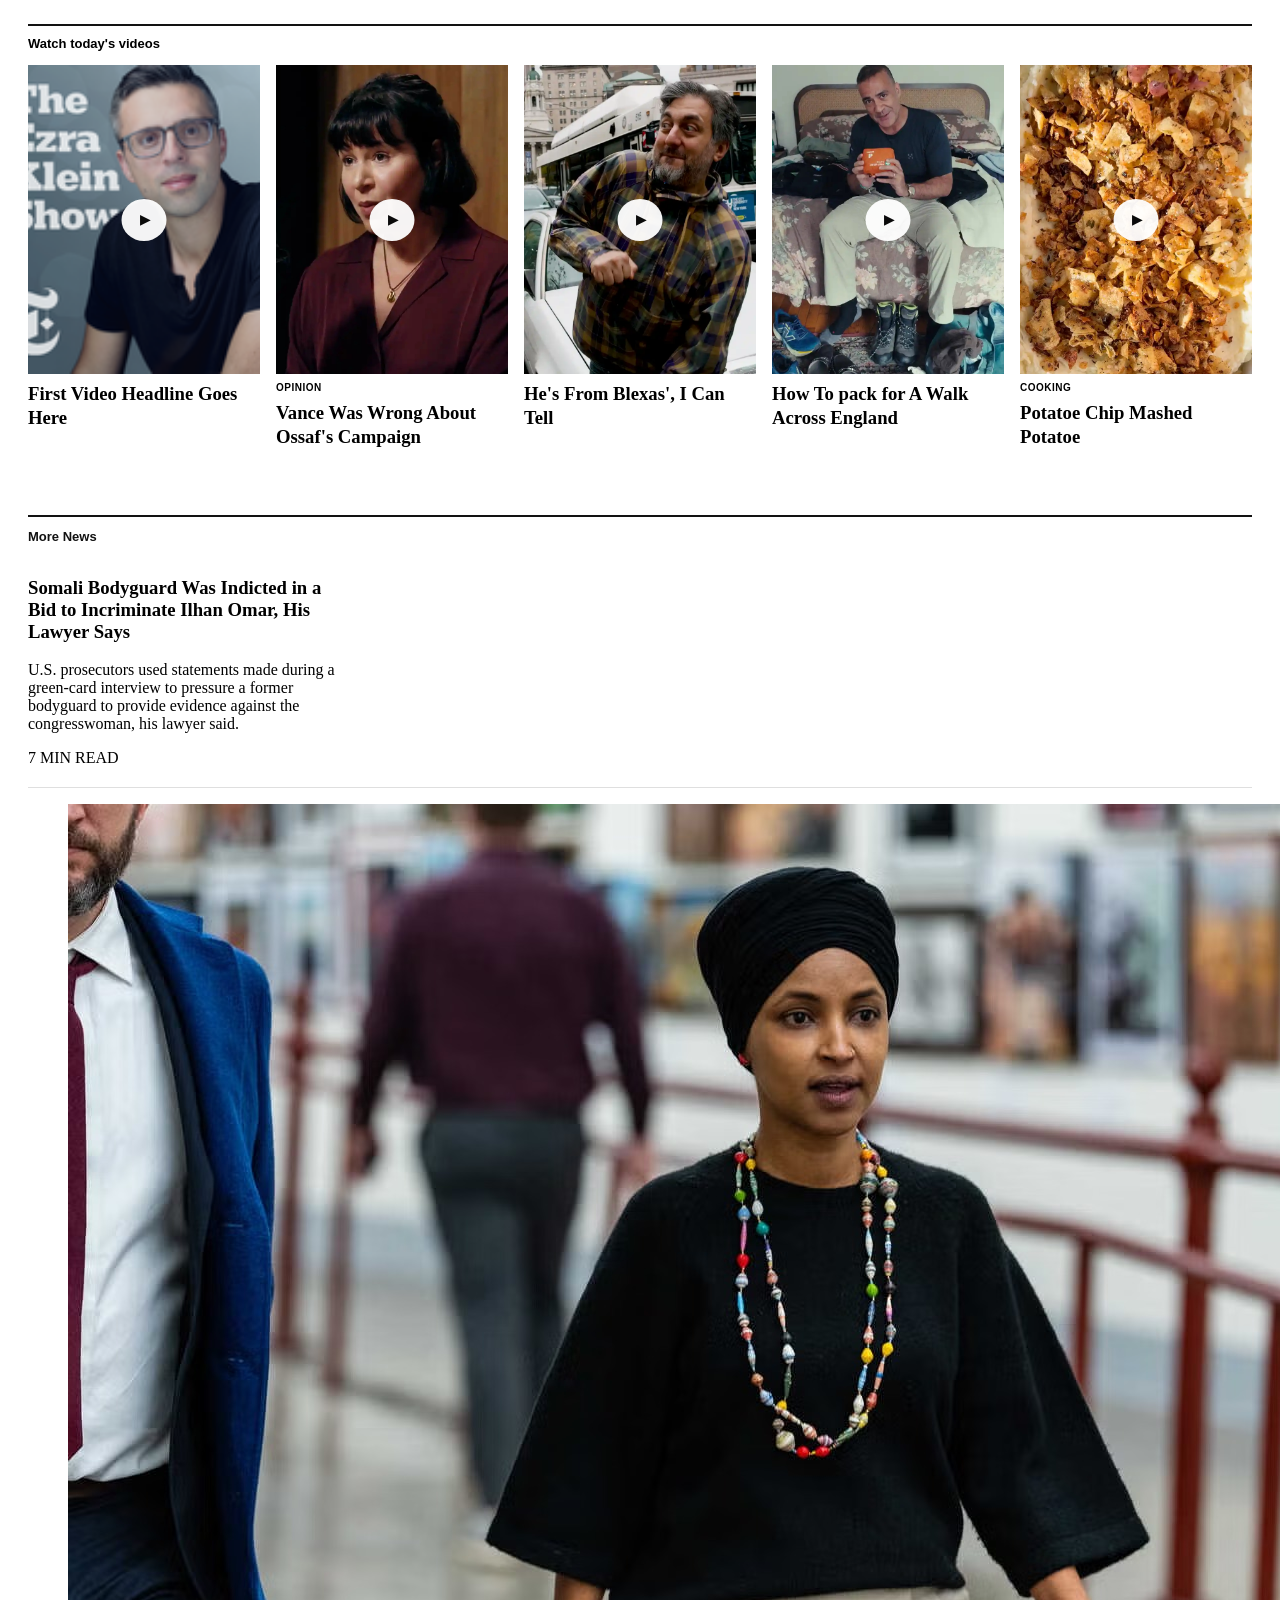
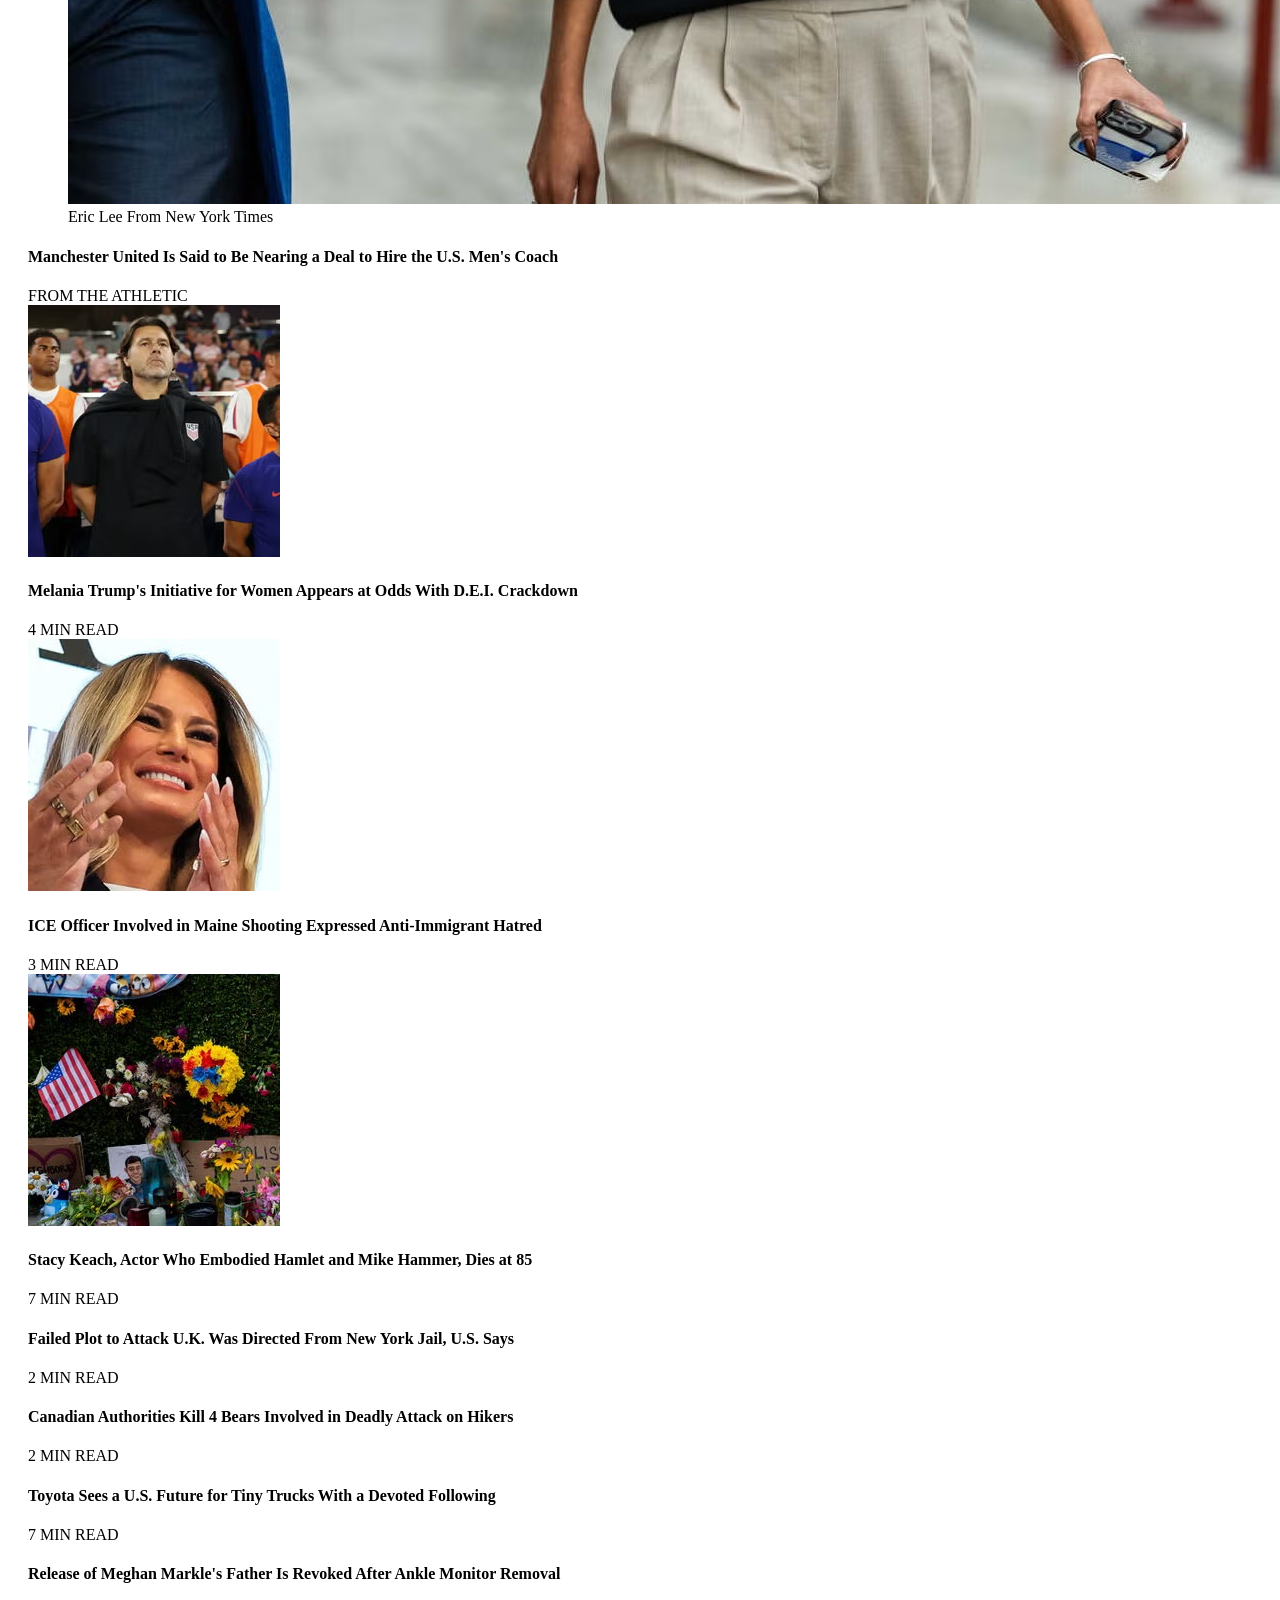
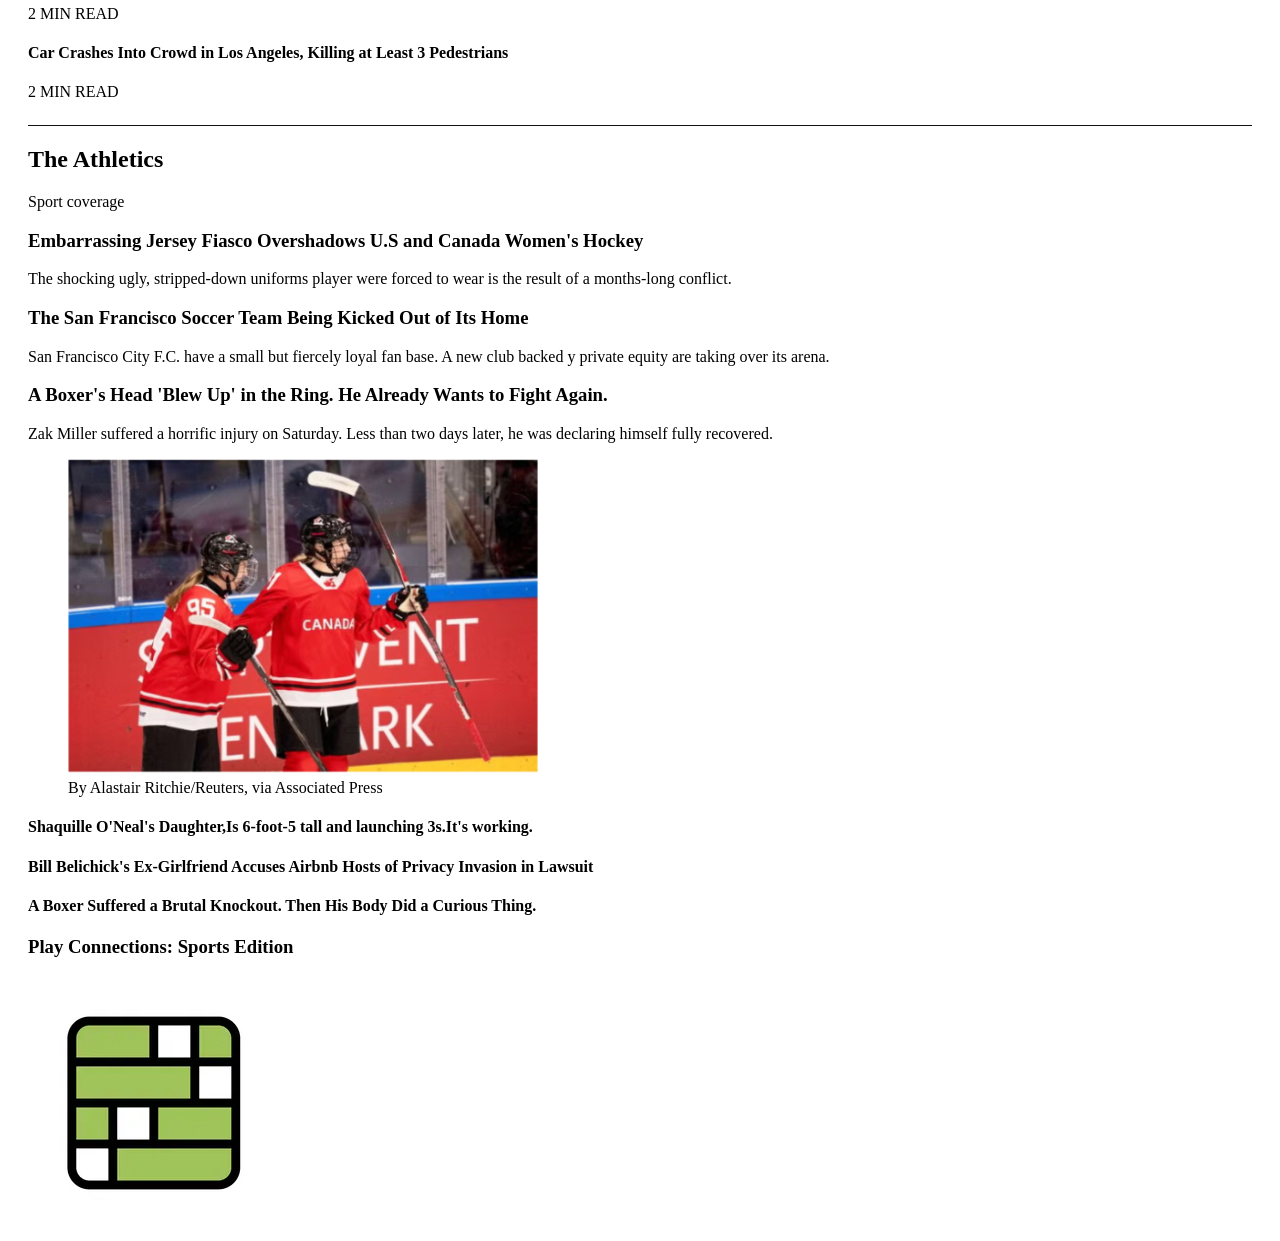
==== commit 38c1a0c5: "Fix: linter errors" ====
--- a/index.html
+++ b/index.html
@@ -91,19 +91,17 @@
 						U.S. prosecutors used statements made during a green-card interview to pressure a former bodyguard to provide evidence against the congresswoman, his lawyer said.
 					</p>
 					<span class="read-time">7 MIN READ</span>
+        </article>
            </div>
 				<figure class="lead-media">
 					<img src="Assets/imgi_46_11nat-omar-bodyguard-1-gbft-threeByTwoMediumAt2X.jpg" alt="rep.omar picture">
 					<figcaption class="photo-credit">Eric Lee From New York Times</figcaption>
 				</figure>
-				</article>
 
 				<div class="sidebar-stories">
 					<article class="sidebar-card">
 						<div class="sidebar-text">
-							<h4 class="sidebar-headline">
-								Manchester United Is Said to Be Nearing a Deal to Hire the U.S. Men's Coach</h4>
-							</h4>
+							<h4 class="sidebar-headline">Manchester United Is Said to Be Nearing a Deal to Hire the U.S. Men's Coach</h4>
 							<span class="bottom-tag">
 								FROM THE ATHLETIC
 							</span>
@@ -127,8 +125,7 @@
                     </div>
                     <img src="Assets/imgi_49_00nat-ice-shooter-gkjh-smallSquare252.jpg" alt="ICE Officer" class="sidebar-thumb">
                 </article>
-            </div>
-        </div>
+            
 
         <div class="more-news-bottom">
 
@@ -164,7 +161,7 @@
         </div>
     </section>
 
-    <section class="The-Athletic-section">
+    <section class="the-athletic-section">
         <div class="athletic-header">
             <h2 class="athletic-title">The Athletics</h2>
             <span class="Athletic-sub">Sport coverage</span>
@@ -174,8 +171,8 @@
         <div class="athletic-grid">
 
             <div class="athletic-left">
-                <article class="Athletc-news">
-                    <h3 class="Athletic-headline">
+                <article class="athletc-news">
+                    <h3 class="athletic-headline">
                         Embarrassing Jersey Fiasco Overshadows U.S and Canada Women's Hockey
                     </h3>
                     <p class="story-summary">
@@ -185,16 +182,16 @@
                 </article>
 
 
-                    <article class="Athletic-news">
-                        <h3 class="Athletic-headline">The San Francisco Soccer Team Being Kicked Out of Its Home</h3>
+                    <article class="athletic-news">
+                        <h3 class="athletic-headline">The San Francisco Soccer Team Being Kicked Out of Its Home</h3>
                         <p>
                             San Francisco City F.C. have a small but fiercely loyal fan base.
                             A new club backed y private equity are taking over its arena.
                         </p>
                     </article>
 
-                    <article class="Athletic-news">
-                        <h3 class="Athletic-headline">A Boxer's Head 'Blew Up' in the Ring. He Already Wants to Fight Again.</h3>
+                    <article class="athletic-news">
+                        <h3 class="athletic-headline">A Boxer's Head 'Blew Up' in the Ring. He Already Wants to Fight Again.</h3>
                         <p>
                             Zak Miller suffered a horrific injury on Saturday. Less than two days later, 
                             he was declaring himself fully recovered.
@@ -223,12 +220,12 @@
 
                 </article>
 
-                <div athletic-promo>
+                <div class="athletic-promo">
                     <h3 athletic-side-headline>Play Connections: Sports Edition</h3>
-                    <img src="" alt="">
-                </div>
-
-                <div class="Well-grid">
+                    <img src="Assets/imgi_140_tamc-032525-connections-sports-edition-hp-img-smallSquare252.png" alt="play cube">
+                </div>
+
+                <div class="well-grid">
                     
                 </div>
 
--- a/style.css
+++ b/style.css
@@ -1,351 +1,109 @@
-* {
-    margin: 0;
-    padding: 0;
-    box-sizing: border-box;
-}
-body{
-    font-family: Arial, sans-serif;
-    background: white;
-    color: black;
-}
-/* HEADER */
-.header-top{
-    display: grid;
-    grid-template-columns: 1fr auto 1fr;
-    max-width: 1250px;
-    align-items: center;
-    margin: 0 auto;
-    padding: 8px 20px 0;
-}
-.search-btn{
-    justify-self: start;
-    background: transparent;
-    border: none;
-    padding: 6px;
-    cursor: pointer;
-    display: inline-flex;
-    align-items: center;
-    justify-content: center;
-    border-radius: 3px;
-    transition: background color 0.2s ease;
-}
-.language-list{
-    display: flex;
-    align-items: center;
-    gap: 14px;
-    list-style: none;
-    margin: 0;
-    padding: 0;
-}
-.language-list a{
-    text-decoration: none;
-    color: #333333;
-    font-family: Arial, Helvetica, sans-serif;
-    font-size: 14px;
-    letter-spacing: 0.5px;
-    white-space: nowrap;
-}
-.language-list a.active{
-    font-weight: bold;
-    color: #000000;
-}
-.language-list a:hover{
-    text-decoration: underline;
-}
-/*HEADER MAIN*/
-.header-main{
-    display: grid;
-    grid-template-columns: 1fr auto 1fr;
-    align-items: center;
-    gap: 16px;
-    margin: 0 auto;
-    padding: 8px 20px 12px;
-    max-width: 1250px;
-}
-/*DATE AND TODAY'S PAPER*/
-.header-date{
-    justify-self: start;
-    text-align: left;
-    font-family: Arial, Helvetica, sans-serif;
-    font-size: 14px;
-    line-height: 1.4;
-    color: #121212;
-}
-.header-date p{
-    margin: 8px 0 0;
-    color: #333;
-}
-.masthead-row{
-    display: grid;
-    grid-template-columns: 1fr auto 1fr;
-    align-items: center;
-    padding: 10px 20px;
-}
-.header-logo{
-    justify-self: center;
-}
-/* LOGIN BTN*/
-.header-actions{
-    justify-self: end;
-}
-.login-btn{
-    background-color: #567b95;
-    color: #ffffff;
-    border: 1px solid #326891;
-    border-radius: 3px;
-    padding: 6px 12px;
-    font-size: 11px;
-    font-weight: bold;
-    cursor: pointer;
-}
-/*NAVIGATION BAR*/
-.main-nav{
-    margin: 0 auto;
-    border-bottom: 4px double #000;
-    padding: 10px 20px;
-    flex-direction: row;
-    flex-wrap: wrap;
-    max-width: 1250px;
-    
-}
-.main-nav ul{
-    display: flex;
-    justify-content: center;
-    align-items: center;
-    gap: 40px;
-    list-style: none;
-    margin: 0;
-    padding: 0;
-    
-}
-.main-nav a{
-    text-decoration: none;
-    color: #121212;
-    font-family: Arial, Helvetica, sans-serif;
-    font-size: 13px;
-    font-weight: 500;
-}
-.main-container{
-    max-width: 800px;
-    margin: 0;
-    width: 95%;
-    border: 1px solid #888;
-    padding: 15px;
-}
-.header{
-    text-align: center;
-    font-family: Arial, sans-serif;
-    font-size: 16px;
-    font-weight: bold;
-    margin-bottom: 20px;
-}
-.header span{
-    display: block;
-    width: 55px;
-    height: 2px;
-    background-color: #888;
-    margin: 10px auto 0;
-}
-.top-stories {
-    display: grid;
-    grid-template-columns: 28% 42% 30%;
-    gap: 14px;
-    padding-bottom: 14px;
-    align-items: start;
-}
-.left-column {
-    display: flex;
-    flex-direction: column;
-    gap: 20px;
-}
-.left-stories{
-    border-right: 1px solid #ddd;
-    padding-right: 15px;
-}
-.story {
-    margin-bottom: 25px;
+.newspaper-container {
+  width: 800px;
+  max-width: 100%;
+  margin: 0 auto;
+  padding: 20px;
 }
 
-.left-stories h2,
-.left-stories h3,
-.right-stories h4 {
-    font-size: 17px;
-    line-height: 1.2;
-    margin-bottom: 7px;
+.newspaper-title {
+  border-top: 3px solid #111;
+  border-bottom: 1px solid #111;
 }
 
-.left-stories p {
-    font-size: 13px;
-    line-height: 1.4;
-    color: #555;
+.video-band {
+  border-top: 2px solid #121212;
+  border-bottom: 1px #dfdfdf;
+  padding-top: 10px;
+  margin-top: 24px;
+  padding-bottom: 24px;
 }
 
-.story small,
-.right-stories small,
-.small-story small {
-    display: block;
-    font-family: Arial, sans-serif;
-    font-size: 9px;
-    color: #888;
-    margin-top: 5px;
-}
-.main-video {
-    padding: 0 0 0 0;
-    text-align: center;
+.band-title {
+  font-family: Arial, Helvetica, sans-serif;
+  font-size: 13px;
+  font-weight: 700;
+  color: black;
+  margin: 0 0 14px;
 }
 
-.main-video video {
-    width: 100%;
-    height: 320px;
-    object-fit: cover;
-    display: block;
+.video-grid {
+  display: grid;
+  grid-template-columns: repeat(5, minmax(0, 1fr));
+  gap: 16px;
 }
 
-.main-video p {
-    font-size: 8px;
-    color: #777;
-    margin-top: 5px;
-}
-.right-stories {
-    padding-left: 10px;
+main {
+  max-width: 1250px;
+  margin: 0 auto;
+  padding: 0 20px;
 }
 
-.divider {
-    width: 100%;
-    height: 1px;
-    background-color: #888;
-    margin: 15px 0 10px;
+.video-thumb {
+  position: relative;
+  aspect-ratio: 3/4;
+  object-fit: cover;
+  display: block;
 }
 
-.more-stories h5{
-    font-size: 12px;
-    margin-bottom: 12px;
+.video-thumb img {
+  width: 100%;
+  height: 100%;
+  object-fit: cover;
+  display: block;
 }
 
-
-.stories-grid {
-    display: grid;
-    grid-template-columns: 1fr 1fr;
-    column-gap: 20px;
-    row-gap: 15px;
-}
-.story-card {
-    display: flex;
-    justify-content: space-between;
-    align-items: flex-start;
-    gap: 10px;
-    padding: 10px 0;
-    border-bottom: 1px solid #ddd;
-}
-.story-card img {
-    width: 75px;
-    height: 75px;
-    object-fit: cover;
-}
-.story-card h3,
-.story-card h6 {
-    font-size: 13px;
-    line-height: 1.3;
-}
-.small-story {
-    display: flex;
-    justify-content: space-between;
-    align-items: flex-start;
-    gap: 12px;
-    padding: 12px 0;
-    border-bottom: 1px solid #ddd;
+.play-btn {
+  position: absolute;
+  top: 50%;
+  left: 50%;
+  transform: translate(-50%, -50%);
+  width: 42px;
+  height: 42px;
+  background-color: rgb(255 255 255 / 95%);
+  color: #0a0a0a;
+  border-radius: 50%;
+  display: flex;
+  align-items: center;
+  justify-content: center;
+  font-size: 14px;
+  padding-left: 3px;
 }
 
-.story-text {
-    flex: 1;
-}
-.small-story h3 {
-    font-size: 14px;
-    line-height: 1.2;
+.video-headlines {
+  font-family: Georgia, "Times New Roman", Times, serif;
+  font-weight: 700;
+  line-height: 1.25;
+  margin-top: 8px;
 }
 
-.small-story img {
-    width: 72px;
-    height: 72px;
-    object-fit: cover;
-}
-/* SIDEBAR */
-.sidebar {
-    width: 300px;
-    padding: 15px;
-    border-left: 1px solid #ccc;
-}
-/* SIDEBAR FEATURED ARTICLE */
-.sidebar-featured {
-    margin-bottom: 20px;
+.video-kicker {
+  font-family: Arial, Helvetica, sans-serif;
+  font-weight: 700;
+  font-size: 10px;
+  letter-spacing: 0.05em;
+  display: block;
+  margin-top: 8px;
 }
 
-.sidebar-featured img {
-    width: 100%;
-    height: 180px;
-    object-fit: cover;
-    display: block;
-}
-.sidebar-featured h2 {
-    font-size: 20px;
-    line-height: 1.3;
-    margin: 12px 0;
-    font-weight: bold;
-}
-/* PAGE LAYOUT */
-.page-layout {
-    display: grid;
-    grid-template-columns: 800px 300px;
-    gap: 25px;
-    max-width: 1150px;
-    margin: 20px auto;
-    align-items: start;
-}
-.image-caption {
-    display: block;
-    text-align: right;
-    font-size: 11px;
-    color: #777;
-    margin-top: 5px;
-}
-.sidebar-featured p {
-    font-size: 13px;
-    line-height: 1.5;
-    color: #555;
-    margin-bottom: 10px;
-}
-/* READING TIME */
-.read-time {
-    display: block;
-    font-size: 10px;
-    color: #777;
-    margin-top: 8px;
-    letter-spacing: 0.5px;
-}
-/* TWO SMALL SIDEBAR STORIES */
-.sidebar-small-stories {
-    display: grid;
-    grid-template-columns: 1fr 1fr;
-    gap: 15px;
-    padding: 15px 0;
-    border-top: 1px solid #ddd;
-    border-bottom: 1px solid #ddd;
-}
-/* SMALL SIDEBAR STORY IMAGES */
-.sidebar-story img {
-    width: 100%;
-    height: 140px;
-    object-fit: cover;
-    display: block;
-}
-/* OPINION STORY IMAGE */
-.opinion-story img {
-    width: 75px;
-    height: 75px;
-    object-fit: cover;
-    float: right;
-    margin-left: 10px;
+.more-news-section {
+  border-top: 2px solid #121212;
+  border-bottom: 1px solid #121212;
+  padding: 12px 0 24px 0;
+  margin-top: 24px;
 }
 
+.section-label {
+  font-family: Arial, Helvetica, sans-serif;
+  font-size: 13px;
+  font-weight: 700;
+  color: #121212;
+  margin: 0 0 14px 0;
+}
 
-
+.more-news-top {
+  display: grid;
+  grid-template-columns: 1fr 1.6fr 1.2fr;
+  gap: 16px;
+  padding-bottom: 20px;
+  border-bottom: 1px solid #dfdfdf;
+}
